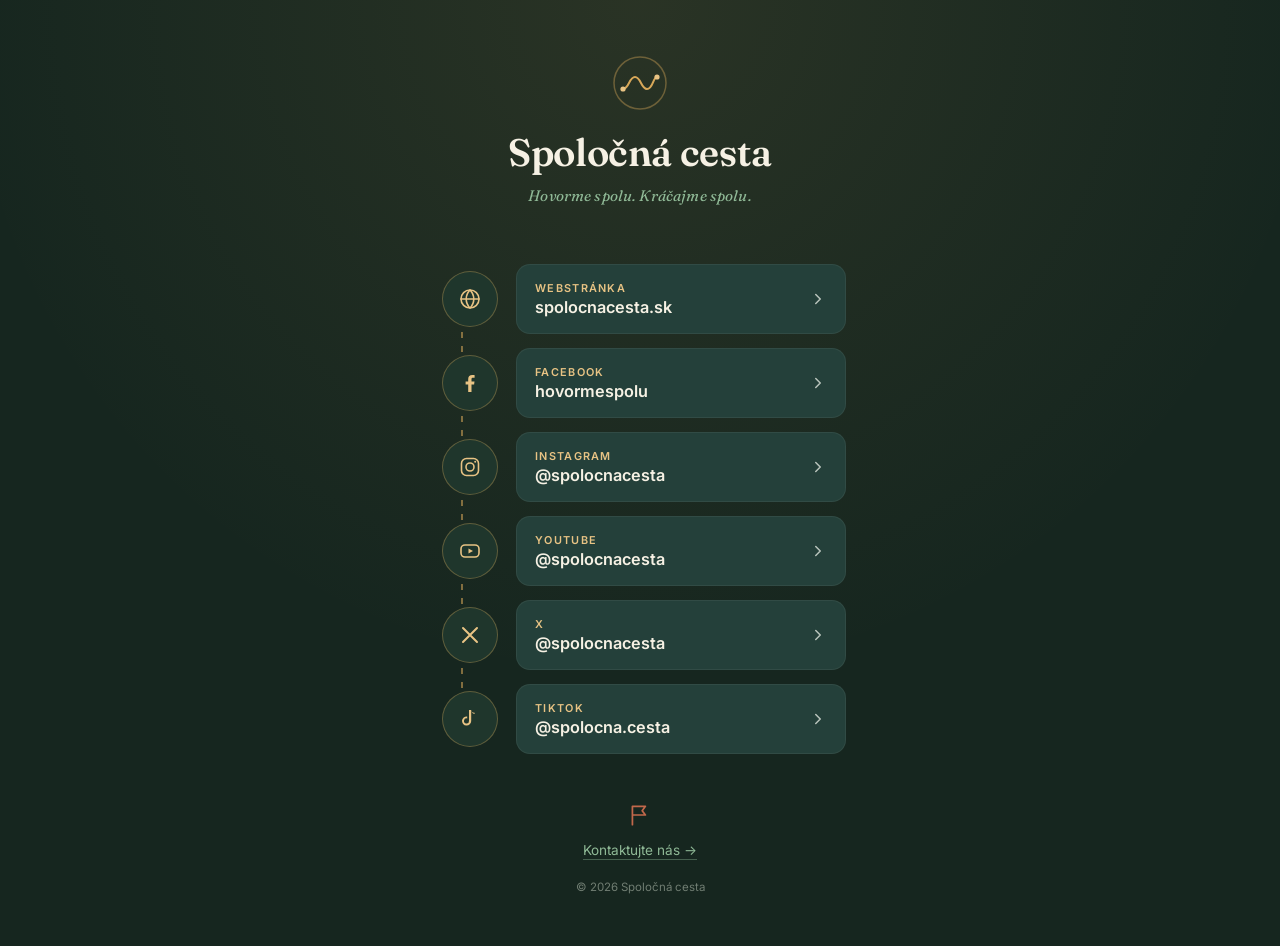
==== index.html @ dd2eeaa2 "Add files via upload" ====
<!DOCTYPE html>
<html lang="sk">
<head>
<meta charset="UTF-8">
<meta name="viewport" content="width=device-width, initial-scale=1.0">
<title>Spoločná cesta — odkazy</title>
<meta name="description" content="Spoločná cesta — všetky naše odkazy na jednom mieste.">

<link rel="preconnect" href="https://fonts.googleapis.com">
<link rel="preconnect" href="https://fonts.gstatic.com" crossorigin>
<link href="https://fonts.googleapis.com/css2?family=Fraunces:ital,opsz,wght@0,9..144,500;0,9..144,600;1,9..144,500&family=Inter:wght@400;500;600;700&display=swap" rel="stylesheet">

<link rel="stylesheet" href="style.css">
</head>
<body>

<main class="wrap">

  <header class="brand">
    <svg class="brand-mark" viewBox="0 0 54 54" fill="none" xmlns="http://www.w3.org/2000/svg" aria-hidden="true">
      <circle cx="27" cy="27" r="26" stroke="#D8A859" stroke-width="1.5" opacity="0.4"/>
      <path d="M10 33C16 33 16 21 22 21C28 21 28 33 34 33C40 33 40 21 44 21"
            stroke="#D8A859" stroke-width="2" stroke-linecap="round" fill="none"/>
      <circle cx="10" cy="33" r="2.6" fill="#E8C384"/>
      <circle cx="44" cy="21" r="2.6" fill="#E8C384"/>
    </svg>
    <h1 class="brand-name">Spoločná cesta</h1>
    <p class="brand-tagline">Hovorme spolu. Kráčajme spolu.</p>
  </header>

  <ul class="trail">

    <li class="stop">
      <div class="stop-marker">
        <svg viewBox="0 0 24 24" fill="none" stroke="#E8C384" stroke-width="1.6" stroke-linecap="round" stroke-linejoin="round">
          <circle cx="12" cy="12" r="9"/>
          <path d="M3 12h18M12 3c2.5 2.6 3.8 5.7 3.8 9s-1.3 6.4-3.8 9c-2.5-2.6-3.8-5.7-3.8-9S9.5 5.6 12 3z"/>
        </svg>
      </div>
      <a class="stop-link" href="https://www.spolocnacesta.sk" target="_blank" rel="noopener">
        <span class="stop-text">
          <span class="stop-eyebrow">Webstránka</span>
          <span class="stop-title">spolocnacesta.sk</span>
        </span>
        <svg class="stop-arrow" viewBox="0 0 24 24" fill="none" stroke="currentColor" stroke-width="2" stroke-linecap="round" stroke-linejoin="round"><path d="M9 6l6 6-6 6"/></svg>
      </a>
    </li>

    <li class="stop">
      <div class="stop-marker">
        <svg viewBox="0 0 24 24" fill="#E8C384"><path d="M13.5 21v-7.6h2.6l.4-3H13.5V8.3c0-.87.24-1.46 1.5-1.46h1.6V4.14C16.3 4.1 15.32 4 14.18 4 11.8 4 10.2 5.43 10.2 8V10.4H7.6v3h2.6V21h3.3z"/></svg>
      </div>
      <a class="stop-link" href="https://www.facebook.com/hovormespolu/" target="_blank" rel="noopener">
        <span class="stop-text">
          <span class="stop-eyebrow">Facebook</span>
          <span class="stop-title">hovormespolu</span>
        </span>
        <svg class="stop-arrow" viewBox="0 0 24 24" fill="none" stroke="currentColor" stroke-width="2" stroke-linecap="round" stroke-linejoin="round"><path d="M9 6l6 6-6 6"/></svg>
      </a>
    </li>

    <li class="stop">
      <div class="stop-marker">
        <svg viewBox="0 0 24 24" fill="none" stroke="#E8C384" stroke-width="1.6" stroke-linecap="round" stroke-linejoin="round">
          <rect x="3.5" y="3.5" width="17" height="17" rx="5"/>
          <circle cx="12" cy="12" r="4"/>
          <circle cx="17.2" cy="6.8" r="1" fill="#E8C384" stroke="none"/>
        </svg>
      </div>
      <a class="stop-link" href="https://www.instagram.com/spolocnacesta?igsh=dm5ucjZya25pcDV3&utm_source=qr" target="_blank" rel="noopener">
        <span class="stop-text">
          <span class="stop-eyebrow">Instagram</span>
          <span class="stop-title">@spolocnacesta</span>
        </span>
        <svg class="stop-arrow" viewBox="0 0 24 24" fill="none" stroke="currentColor" stroke-width="2" stroke-linecap="round" stroke-linejoin="round"><path d="M9 6l6 6-6 6"/></svg>
      </a>
    </li>

    <li class="stop">
      <div class="stop-marker">
        <svg viewBox="0 0 24 24" fill="none" stroke="#E8C384" stroke-width="1.6" stroke-linecap="round" stroke-linejoin="round">
          <rect x="3" y="6" width="18" height="12" rx="4"/>
          <path d="M10.5 9.5l4.5 2.5-4.5 2.5z" fill="#E8C384" stroke="none"/>
        </svg>
      </div>
      <a class="stop-link" href="https://youtube.com/@spolocnacesta?si=GFVHnetI8iU_1ztg" target="_blank" rel="noopener">
        <span class="stop-text">
          <span class="stop-eyebrow">YouTube</span>
          <span class="stop-title">@spolocnacesta</span>
        </span>
        <svg class="stop-arrow" viewBox="0 0 24 24" fill="none" stroke="currentColor" stroke-width="2" stroke-linecap="round" stroke-linejoin="round"><path d="M9 6l6 6-6 6"/></svg>
      </a>
    </li>

    <li class="stop">
      <div class="stop-marker">
        <svg viewBox="0 0 24 24" fill="none" stroke="#E8C384" stroke-width="2" stroke-linecap="round"><path d="M5 5l14 14M19 5L5 19"/></svg>
      </div>
      <a class="stop-link" href="https://x.com/spolocnacesta?s=21" target="_blank" rel="noopener">
        <span class="stop-text">
          <span class="stop-eyebrow">X</span>
          <span class="stop-title">@spolocnacesta</span>
        </span>
        <svg class="stop-arrow" viewBox="0 0 24 24" fill="none" stroke="currentColor" stroke-width="2" stroke-linecap="round" stroke-linejoin="round"><path d="M9 6l6 6-6 6"/></svg>
      </a>
    </li>

    <li class="stop">
      <div class="stop-marker">
        <svg viewBox="0 0 24 24" fill="#E8C384"><path d="M16.6 5.8a4.8 4.8 0 0 1-3.4-1.4v9.6a4.6 4.6 0 1 1-4-4.56v2.1a2.5 2.5 0 1 0 1.8 2.4V3h2.1a4.8 4.8 0 0 0 3.5 4.1V5.8z"/></svg>
      </div>
      <a class="stop-link" href="https://www.tiktok.com/@spolocna.cesta" target="_blank" rel="noopener">
        <span class="stop-text">
          <span class="stop-eyebrow">TikTok</span>
          <span class="stop-title">@spolocna.cesta</span>
        </span>
        <svg class="stop-arrow" viewBox="0 0 24 24" fill="none" stroke="currentColor" stroke-width="2" stroke-linecap="round" stroke-linejoin="round"><path d="M9 6l6 6-6 6"/></svg>
      </a>
    </li>

  </ul>

  <footer class="foot">
    <svg class="foot-flag" viewBox="0 0 24 24" fill="none" stroke="currentColor" stroke-width="1.6" stroke-linecap="round" stroke-linejoin="round" aria-hidden="true">
      <path d="M5 21V4M5 4h12l-3 4 3 4H5"/>
    </svg>
    <a class="foot-link" href="contact.html">Kontaktujte nás →</a>
    <p class="foot-credit">© 2026 Spoločná cesta</p>
  </footer>

</main>

</body>
</html>
---- style.css ----
/* ==========================================================================
   Spoločná cesta — link & kontakt sayfaları
   Design concept: "the path" — a winding trail connecting every stop.
   ========================================================================== */

:root{
  --forest:        #16261F;
  --forest-soft:    #1F362C;
  --forest-card:    #24403A;
  --gold:           #D8A859;
  --gold-soft:      #E8C384;
  --sage:           #8FB996;
  --cream:          #F6F1E4;
  --clay:           #C1684B;
  --muted:          #B9C4BC;

  --font-display: 'Fraunces', Georgia, serif;
  --font-body:    'Inter', -apple-system, BlinkMacSystemFont, 'Segoe UI', sans-serif;

  --container: 460px;
  --radius-lg: 22px;
  --radius-md: 14px;
}

*,*::before,*::after{ box-sizing:border-box; }

html{ scroll-behavior:smooth; }

html{ background: var(--forest); }

body{
  margin:0;
  min-height:100svh;
  background-color: var(--forest);
  background-image: radial-gradient(circle at 50% 0%, rgba(216,168,89,0.10), rgba(216,168,89,0) 60%);
  color: var(--cream);
  font-family: var(--font-body);
  -webkit-font-smoothing: antialiased;
  text-rendering: optimizeLegibility;
}

a{ color:inherit; text-decoration:none; }

img,svg{ display:block; }

::selection{ background: var(--gold); color: var(--forest); }

:focus-visible{
  outline: 2px solid var(--gold-soft);
  outline-offset: 3px;
  border-radius: 8px;
}

.wrap{
  max-width: var(--container);
  margin: 0 auto;
  padding: 56px 24px 40px;
  position: relative;
}

/* ---------- Header / wordmark ---------- */

.brand{
  display:flex;
  flex-direction:column;
  align-items:center;
  text-align:center;
  margin-bottom: 44px;
}

.brand-mark{
  width:54px; height:54px;
  margin-bottom:18px;
}

.brand-name{
  font-family: var(--font-display);
  font-optical-sizing: auto;
  font-weight: 600;
  font-size: clamp(1.9rem, 7vw, 2.4rem);
  letter-spacing: -0.01em;
  color: var(--cream);
  margin:0;
}

.brand-tagline{
  margin-top:10px;
  font-size: 0.95rem;
  font-style: italic;
  font-family: var(--font-display);
  color: var(--sage);
  letter-spacing: 0.01em;
}

/* ---------- The path / trail of links ---------- */

.trail{
  position: relative;
  list-style: none;
  margin: 0;
  padding: 0 0 0 8px;
}

.trail::before{
  content:"";
  position:absolute;
  top: 26px;
  bottom: 26px;
  left: 27px;
  width: 2px;
  background: repeating-linear-gradient(
    to bottom,
    var(--gold) 0px, var(--gold) 6px,
    transparent 6px, transparent 14px
  );
  opacity: 0.55;
}

.stop{
  position: relative;
  display:flex;
  align-items:center;
  gap: 18px;
  margin-bottom: 14px;
}

.stop:last-child{ margin-bottom:0; }

.stop-marker{
  flex: 0 0 auto;
  position: relative;
  width: 56px; height: 56px;
  border-radius: 50%;
  display:flex; align-items:center; justify-content:center;
  background: var(--forest-soft);
  border: 1.5px solid rgba(216,168,89,0.35);
  z-index: 1;
}

.stop-marker svg{ width:24px; height:24px; }

.stop-link{
  flex: 1 1 auto;
  display:flex;
  align-items:center;
  justify-content:space-between;
  gap: 12px;
  padding: 16px 18px;
  background: var(--forest-card);
  border: 1px solid rgba(246,241,228,0.06);
  border-radius: var(--radius-md);
  transition: transform .18s ease, background .18s ease, border-color .18s ease;
}

.stop-link:hover,
.stop-link:focus-visible{
  transform: translateX(3px);
  background: #2A4940;
  border-color: rgba(216,168,89,0.4);
}

.stop-link:active{ transform: translateX(1px) scale(0.99); }

.stop-text{
  display:flex;
  flex-direction:column;
  gap: 2px;
  min-width:0;
}

.stop-eyebrow{
  font-size: 0.68rem;
  letter-spacing: 0.12em;
  text-transform: uppercase;
  color: var(--gold-soft);
  font-weight: 600;
}

.stop-title{
  font-size: 1.02rem;
  font-weight: 600;
  color: var(--cream);
}

.stop-arrow{
  flex: 0 0 auto;
  width: 18px; height:18px;
  color: var(--muted);
  transition: transform .18s ease, color .18s ease;
}

.stop-link:hover .stop-arrow{
  transform: translateX(3px);
  color: var(--gold);
}

/* ---------- Footer ---------- */

.foot{
  margin-top: 48px;
  display:flex;
  flex-direction:column;
  align-items:center;
  gap: 14px;
  text-align:center;
}

.foot-flag{ width:26px; height:26px; color: var(--clay); }

.foot-link{
  font-size:0.85rem;
  color: var(--sage);
  border-bottom: 1px solid rgba(143,185,150,0.4);
  padding-bottom:1px;
  transition: color .15s ease, border-color .15s ease;
}
.foot-link:hover{ color: var(--gold-soft); border-color: var(--gold-soft); }

.foot-credit{
  font-size:0.72rem;
  color: rgba(185,196,182,0.55);
  margin-top:6px;
}

/* ---------- Contact page ---------- */

.back-link{
  display:inline-flex;
  align-items:center;
  gap:8px;
  font-size:0.85rem;
  color: var(--sage);
  margin-bottom: 30px;
}
.back-link svg{ width:16px; height:16px; }
.back-link:hover{ color: var(--gold-soft); }

.card{
  background: var(--forest-card);
  border: 1px solid rgba(246,241,228,0.06);
  border-radius: var(--radius-lg);
  padding: 26px;
  margin-bottom: 18px;
}

.card-title{
  font-family: var(--font-display);
  font-size: 1.05rem;
  font-weight:600;
  margin: 0 0 16px;
  color: var(--gold-soft);
}

.contact-row{
  display:flex;
  align-items:flex-start;
  gap:14px;
  padding: 12px 0;
  border-top: 1px solid rgba(246,241,228,0.07);
}
.contact-row:first-of-type{ border-top:none; padding-top:0; }

.contact-row svg{
  width:20px; height:20px;
  flex:0 0 auto;
  color: var(--gold);
  margin-top: 2px;
}

.contact-label{
  font-size: 0.68rem;
  letter-spacing: 0.1em;
  text-transform: uppercase;
  color: var(--muted);
  margin: 0 0 3px;
}

.contact-value{
  font-size: 0.98rem;
  color: var(--cream);
  word-break: break-word;
}
.contact-value a:hover{ color: var(--gold-soft); }

.field{
  margin-bottom: 16px;
}

.field label{
  display:block;
  font-size: 0.72rem;
  letter-spacing: 0.08em;
  text-transform: uppercase;
  color: var(--muted);
  margin-bottom: 7px;
}

.field input,
.field textarea{
  width:100%;
  background: var(--forest-soft);
  border: 1px solid rgba(246,241,228,0.12);
  border-radius: 10px;
  padding: 12px 14px;
  font-family: var(--font-body);
  font-size: 0.95rem;
  color: var(--cream);
  resize: vertical;
  transition: border-color .15s ease;
}
.field input::placeholder,
.field textarea::placeholder{ color: rgba(185,196,182,0.45); }
.field input:focus,
.field textarea:focus{ outline:none; border-color: var(--gold); }

.submit-btn{
  width:100%;
  padding: 14px 18px;
  background: var(--gold);
  color: var(--forest);
  border:none;
  border-radius: 10px;
  font-family: var(--font-body);
  font-weight: 700;
  font-size: 0.95rem;
  letter-spacing: 0.01em;
  cursor:pointer;
  transition: background .15s ease, transform .15s ease;
}
.submit-btn:hover{ background: var(--gold-soft); }
.submit-btn:active{ transform: scale(0.99); }

.form-note{
  font-size: 0.76rem;
  color: rgba(185,196,182,0.6);
  margin-top: 12px;
  line-height:1.5;
}

/* ---------- Motion ---------- */

@media (prefers-reduced-motion: no-preference){
  .stop{
    opacity:0;
    animation: rise .55s ease forwards;
  }
  .stop:nth-child(1){ animation-delay: .05s; }
  .stop:nth-child(2){ animation-delay: .12s; }
  .stop:nth-child(3){ animation-delay: .19s; }
  .stop:nth-child(4){ animation-delay: .26s; }
  .stop:nth-child(5){ animation-delay: .33s; }
  .stop:nth-child(6){ animation-delay: .40s; }

  @keyframes rise{
    from{ opacity:0; transform: translateY(10px); }
    to{ opacity:1; transform: translateY(0); }
  }

  .brand{ animation: fadeIn .6s ease; }
  @keyframes fadeIn{ from{opacity:0} to{opacity:1} }
}

@media (prefers-reduced-motion: reduce){
  .stop-link, .stop-arrow, .submit-btn{ transition:none; }
}

@media (max-width: 360px){
  .stop-marker{ width:48px; height:48px; }
  .stop-marker svg{ width:20px; height:20px; }
  .wrap{ padding: 40px 18px 32px; }
}
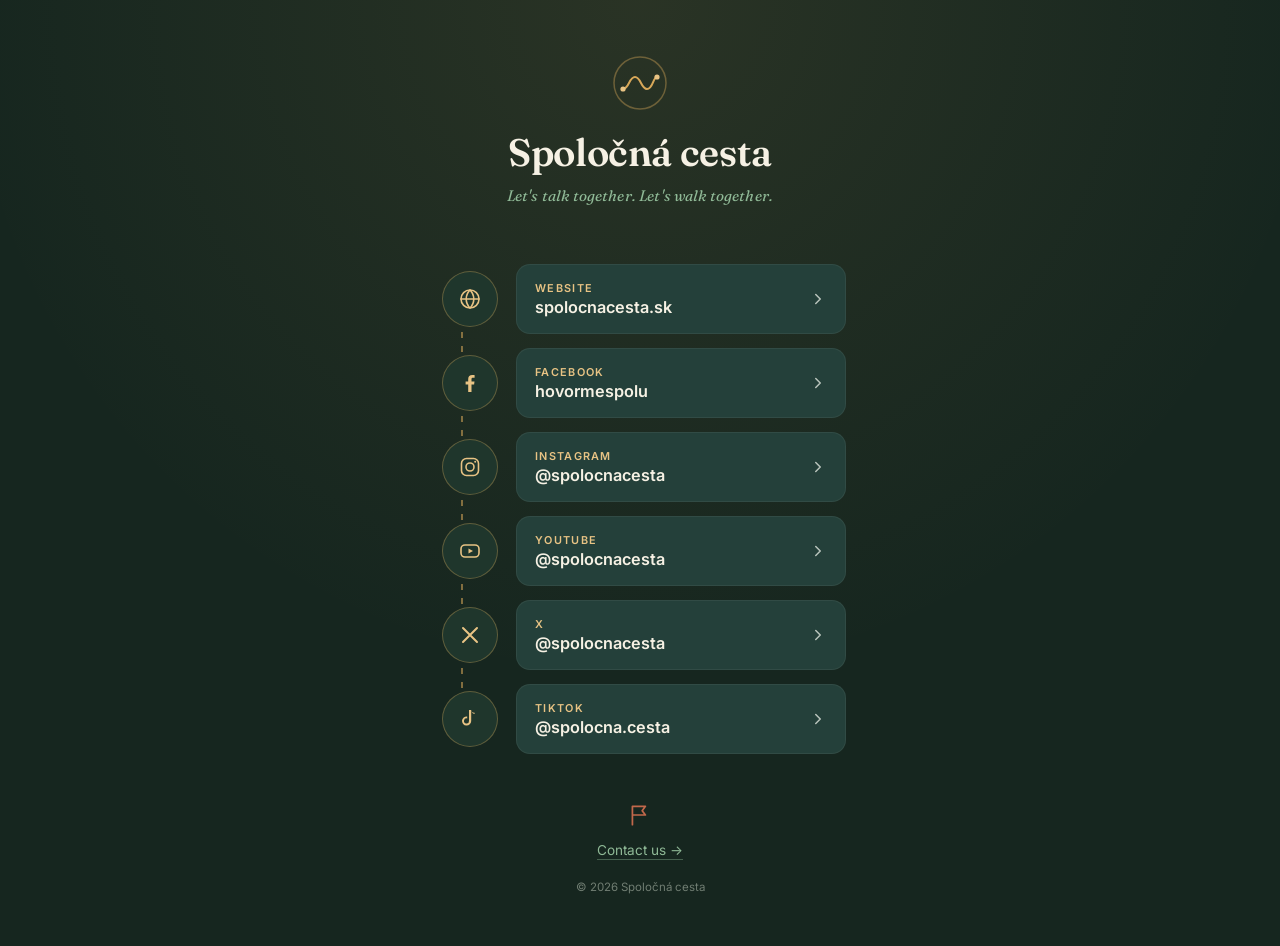
==== commit 43c37266: "Update index.html" ====
--- a/index.html
+++ b/index.html
@@ -1,10 +1,10 @@
 <!DOCTYPE html>
-<html lang="sk">
+<html lang="en">
 <head>
 <meta charset="UTF-8">
 <meta name="viewport" content="width=device-width, initial-scale=1.0">
-<title>Spoločná cesta — odkazy</title>
-<meta name="description" content="Spoločná cesta — všetky naše odkazy na jednom mieste.">
+<title>Spoločná cesta — Links</title>
+<meta name="description" content="Spoločná cesta — all our links in one place.">
 
 <link rel="preconnect" href="https://fonts.googleapis.com">
 <link rel="preconnect" href="https://fonts.gstatic.com" crossorigin>
@@ -25,7 +25,7 @@
       <circle cx="44" cy="21" r="2.6" fill="#E8C384"/>
     </svg>
     <h1 class="brand-name">Spoločná cesta</h1>
-    <p class="brand-tagline">Hovorme spolu. Kráčajme spolu.</p>
+    <p class="brand-tagline">Let's talk together. Let's walk together.</p>
   </header>
 
   <ul class="trail">
@@ -39,7 +39,7 @@
       </div>
       <a class="stop-link" href="https://www.spolocnacesta.sk" target="_blank" rel="noopener">
         <span class="stop-text">
-          <span class="stop-eyebrow">Webstránka</span>
+          <span class="stop-eyebrow">Website</span>
           <span class="stop-title">spolocnacesta.sk</span>
         </span>
         <svg class="stop-arrow" viewBox="0 0 24 24" fill="none" stroke="currentColor" stroke-width="2" stroke-linecap="round" stroke-linejoin="round"><path d="M9 6l6 6-6 6"/></svg>
@@ -124,7 +124,7 @@
     <svg class="foot-flag" viewBox="0 0 24 24" fill="none" stroke="currentColor" stroke-width="1.6" stroke-linecap="round" stroke-linejoin="round" aria-hidden="true">
       <path d="M5 21V4M5 4h12l-3 4 3 4H5"/>
     </svg>
-    <a class="foot-link" href="contact.html">Kontaktujte nás →</a>
+    <a class="foot-link" href="contact.html">Contact us →</a>
     <p class="foot-credit">© 2026 Spoločná cesta</p>
   </footer>
 
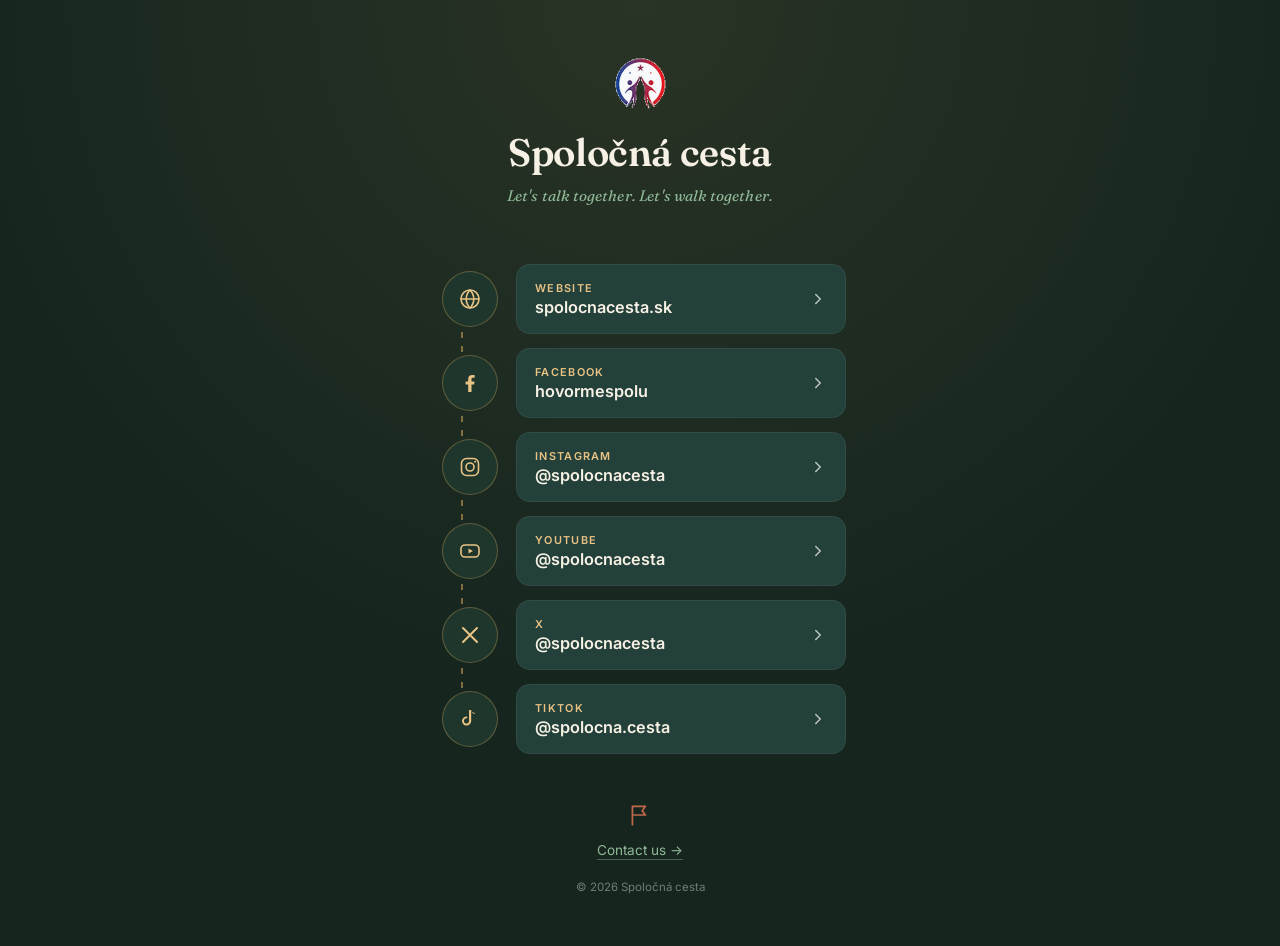
==== commit 518eec97: "Update index.html" ====
--- a/index.html
+++ b/index.html
@@ -11,19 +11,18 @@
 <link href="https://fonts.googleapis.com/css2?family=Fraunces:ital,opsz,wght@0,9..144,500;0,9..144,600;1,9..144,500&family=Inter:wght@400;500;600;700&display=swap" rel="stylesheet">
 
 <link rel="stylesheet" href="style.css">
+
+<link rel="icon" type="image/png" sizes="32x32" href="favicon-32x32.png">
+<link rel="icon" type="image/png" sizes="16x16" href="favicon-16x16.png">
+<link rel="apple-touch-icon" sizes="180x180" href="apple-touch-icon.png">
+<link rel="shortcut icon" href="favicon.ico">
 </head>
 <body>
 
 <main class="wrap">
 
   <header class="brand">
-    <svg class="brand-mark" viewBox="0 0 54 54" fill="none" xmlns="http://www.w3.org/2000/svg" aria-hidden="true">
-      <circle cx="27" cy="27" r="26" stroke="#D8A859" stroke-width="1.5" opacity="0.4"/>
-      <path d="M10 33C16 33 16 21 22 21C28 21 28 33 34 33C40 33 40 21 44 21"
-            stroke="#D8A859" stroke-width="2" stroke-linecap="round" fill="none"/>
-      <circle cx="10" cy="33" r="2.6" fill="#E8C384"/>
-      <circle cx="44" cy="21" r="2.6" fill="#E8C384"/>
-    </svg>
+    <img class="brand-mark" src="logo.png" alt="Spoločná cesta logo" width="64" height="64">
     <h1 class="brand-name">Spoločná cesta</h1>
     <p class="brand-tagline">Let's talk together. Let's walk together.</p>
   </header>
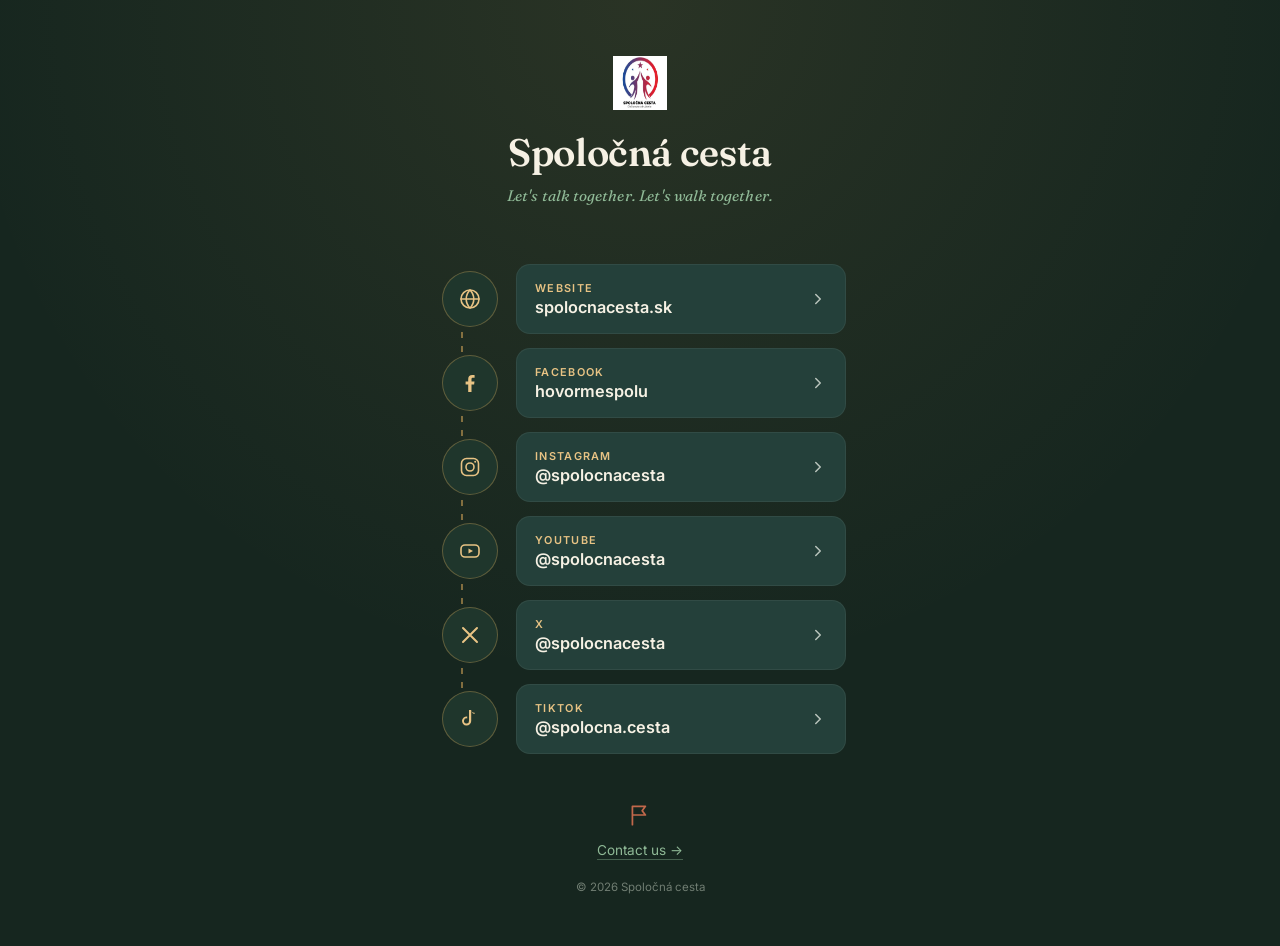
==== commit 3d611305: "Update index.html" ====
--- a/index.html
+++ b/index.html
@@ -22,7 +22,7 @@
 <main class="wrap">
 
   <header class="brand">
-    <img class="brand-mark" src="logo.png" alt="Spoločná cesta logo" width="64" height="64">
+    <img class="brand-mark" src="logo.jpeg" alt="Spoločná cesta logo" width="64" height="64">
     <h1 class="brand-name">Spoločná cesta</h1>
     <p class="brand-tagline">Let's talk together. Let's walk together.</p>
   </header>
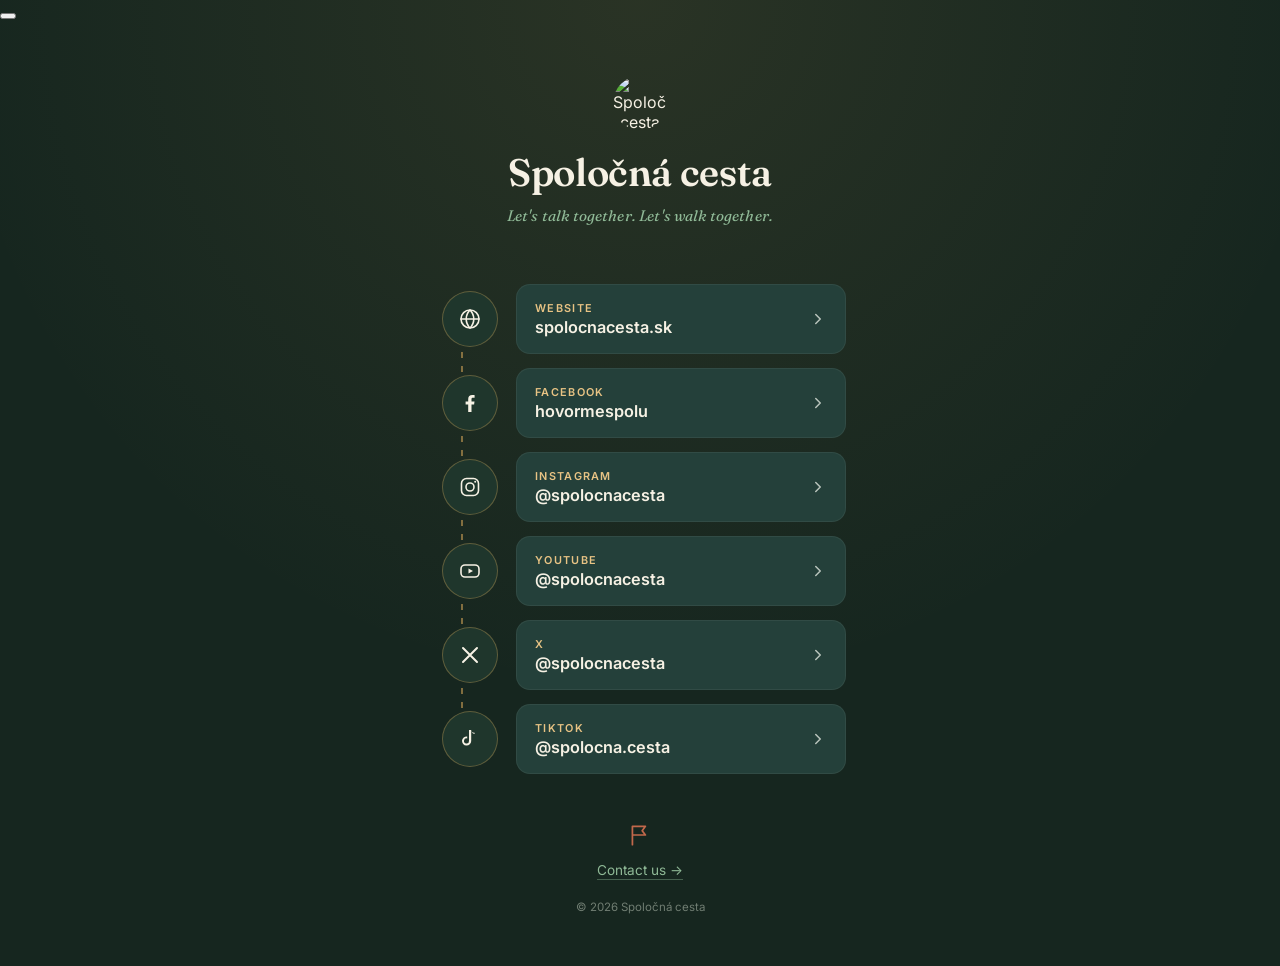
==== commit 1d13b214: "Update index.html" ====
--- a/index.html
+++ b/index.html
@@ -2,6 +2,14 @@
 <html lang="en">
 <head>
 <meta charset="UTF-8">
+<script>
+  (function(){
+    try{
+      var t = localStorage.getItem('sc-theme') || 'forest';
+      document.documentElement.setAttribute('data-theme', t);
+    }catch(e){}
+  })();
+</script>
 <meta name="viewport" content="width=device-width, initial-scale=1.0">
 <title>Spoločná cesta — Links</title>
 <meta name="description" content="Spoločná cesta — all our links in one place.">
@@ -17,13 +25,17 @@
 <link rel="apple-touch-icon" sizes="180x180" href="apple-touch-icon.png">
 <link rel="shortcut icon" href="favicon.ico">
 </head>
-<body>
+<body class="has-aura">
+
+<button class="theme-toggle" id="themeToggle" aria-label="Switch color theme" title="Switch color theme">
+  <span class="theme-toggle-dot"></span>
+</button>
 
 <main class="wrap">
 
   <header class="brand">
-    <img class="brand-mark" src="logo.jpeg" alt="Spoločná cesta logo" width="64" height="64">
-    <h1 class="brand-name">Spoločná cesta</h1>
+    <img class="brand-mark" src="logo.png" alt="Spoločná cesta logo" width="64" height="64">
+    <h1 class="brand-name shimmer">Spoločná cesta</h1>
     <p class="brand-tagline">Let's talk together. Let's walk together.</p>
   </header>
 
@@ -31,7 +43,7 @@
 
     <li class="stop">
       <div class="stop-marker">
-        <svg viewBox="0 0 24 24" fill="none" stroke="#E8C384" stroke-width="1.6" stroke-linecap="round" stroke-linejoin="round">
+        <svg viewBox="0 0 24 24" fill="none" stroke="currentColor" stroke-width="1.6" stroke-linecap="round" stroke-linejoin="round">
           <circle cx="12" cy="12" r="9"/>
           <path d="M3 12h18M12 3c2.5 2.6 3.8 5.7 3.8 9s-1.3 6.4-3.8 9c-2.5-2.6-3.8-5.7-3.8-9S9.5 5.6 12 3z"/>
         </svg>
@@ -47,7 +59,7 @@
 
     <li class="stop">
       <div class="stop-marker">
-        <svg viewBox="0 0 24 24" fill="#E8C384"><path d="M13.5 21v-7.6h2.6l.4-3H13.5V8.3c0-.87.24-1.46 1.5-1.46h1.6V4.14C16.3 4.1 15.32 4 14.18 4 11.8 4 10.2 5.43 10.2 8V10.4H7.6v3h2.6V21h3.3z"/></svg>
+        <svg viewBox="0 0 24 24" fill="currentColor"><path d="M13.5 21v-7.6h2.6l.4-3H13.5V8.3c0-.87.24-1.46 1.5-1.46h1.6V4.14C16.3 4.1 15.32 4 14.18 4 11.8 4 10.2 5.43 10.2 8V10.4H7.6v3h2.6V21h3.3z"/></svg>
       </div>
       <a class="stop-link" href="https://www.facebook.com/hovormespolu/" target="_blank" rel="noopener">
         <span class="stop-text">
@@ -60,10 +72,10 @@
 
     <li class="stop">
       <div class="stop-marker">
-        <svg viewBox="0 0 24 24" fill="none" stroke="#E8C384" stroke-width="1.6" stroke-linecap="round" stroke-linejoin="round">
+        <svg viewBox="0 0 24 24" fill="none" stroke="currentColor" stroke-width="1.6" stroke-linecap="round" stroke-linejoin="round">
           <rect x="3.5" y="3.5" width="17" height="17" rx="5"/>
           <circle cx="12" cy="12" r="4"/>
-          <circle cx="17.2" cy="6.8" r="1" fill="#E8C384" stroke="none"/>
+          <circle cx="17.2" cy="6.8" r="1" fill="currentColor" stroke="none"/>
         </svg>
       </div>
       <a class="stop-link" href="https://www.instagram.com/spolocnacesta?igsh=dm5ucjZya25pcDV3&utm_source=qr" target="_blank" rel="noopener">
@@ -77,9 +89,9 @@
 
     <li class="stop">
       <div class="stop-marker">
-        <svg viewBox="0 0 24 24" fill="none" stroke="#E8C384" stroke-width="1.6" stroke-linecap="round" stroke-linejoin="round">
+        <svg viewBox="0 0 24 24" fill="none" stroke="currentColor" stroke-width="1.6" stroke-linecap="round" stroke-linejoin="round">
           <rect x="3" y="6" width="18" height="12" rx="4"/>
-          <path d="M10.5 9.5l4.5 2.5-4.5 2.5z" fill="#E8C384" stroke="none"/>
+          <path d="M10.5 9.5l4.5 2.5-4.5 2.5z" fill="currentColor" stroke="none"/>
         </svg>
       </div>
       <a class="stop-link" href="https://youtube.com/@spolocnacesta?si=GFVHnetI8iU_1ztg" target="_blank" rel="noopener">
@@ -93,7 +105,7 @@
 
     <li class="stop">
       <div class="stop-marker">
-        <svg viewBox="0 0 24 24" fill="none" stroke="#E8C384" stroke-width="2" stroke-linecap="round"><path d="M5 5l14 14M19 5L5 19"/></svg>
+        <svg viewBox="0 0 24 24" fill="none" stroke="currentColor" stroke-width="2" stroke-linecap="round"><path d="M5 5l14 14M19 5L5 19"/></svg>
       </div>
       <a class="stop-link" href="https://x.com/spolocnacesta?s=21" target="_blank" rel="noopener">
         <span class="stop-text">
@@ -106,7 +118,7 @@
 
     <li class="stop">
       <div class="stop-marker">
-        <svg viewBox="0 0 24 24" fill="#E8C384"><path d="M16.6 5.8a4.8 4.8 0 0 1-3.4-1.4v9.6a4.6 4.6 0 1 1-4-4.56v2.1a2.5 2.5 0 1 0 1.8 2.4V3h2.1a4.8 4.8 0 0 0 3.5 4.1V5.8z"/></svg>
+        <svg viewBox="0 0 24 24" fill="currentColor"><path d="M16.6 5.8a4.8 4.8 0 0 1-3.4-1.4v9.6a4.6 4.6 0 1 1-4-4.56v2.1a2.5 2.5 0 1 0 1.8 2.4V3h2.1a4.8 4.8 0 0 0 3.5 4.1V5.8z"/></svg>
       </div>
       <a class="stop-link" href="https://www.tiktok.com/@spolocna.cesta" target="_blank" rel="noopener">
         <span class="stop-text">
@@ -129,5 +141,14 @@
 
 </main>
 
+<script>
+  document.getElementById('themeToggle').addEventListener('click', function(){
+    var current = document.documentElement.getAttribute('data-theme') || 'forest';
+    var next = current === 'forest' ? 'logo' : 'forest';
+    document.documentElement.setAttribute('data-theme', next);
+    try{ localStorage.setItem('sc-theme', next); }catch(e){}
+  });
+</script>
+
 </body>
 </html>
--- a/style.css
+++ b/style.css
@@ -71,6 +71,9 @@
 .brand-mark{
   width:54px; height:54px;
   margin-bottom:18px;
+  border-radius: 50%;
+  object-fit: cover;
+
 }
 
 .brand-name{
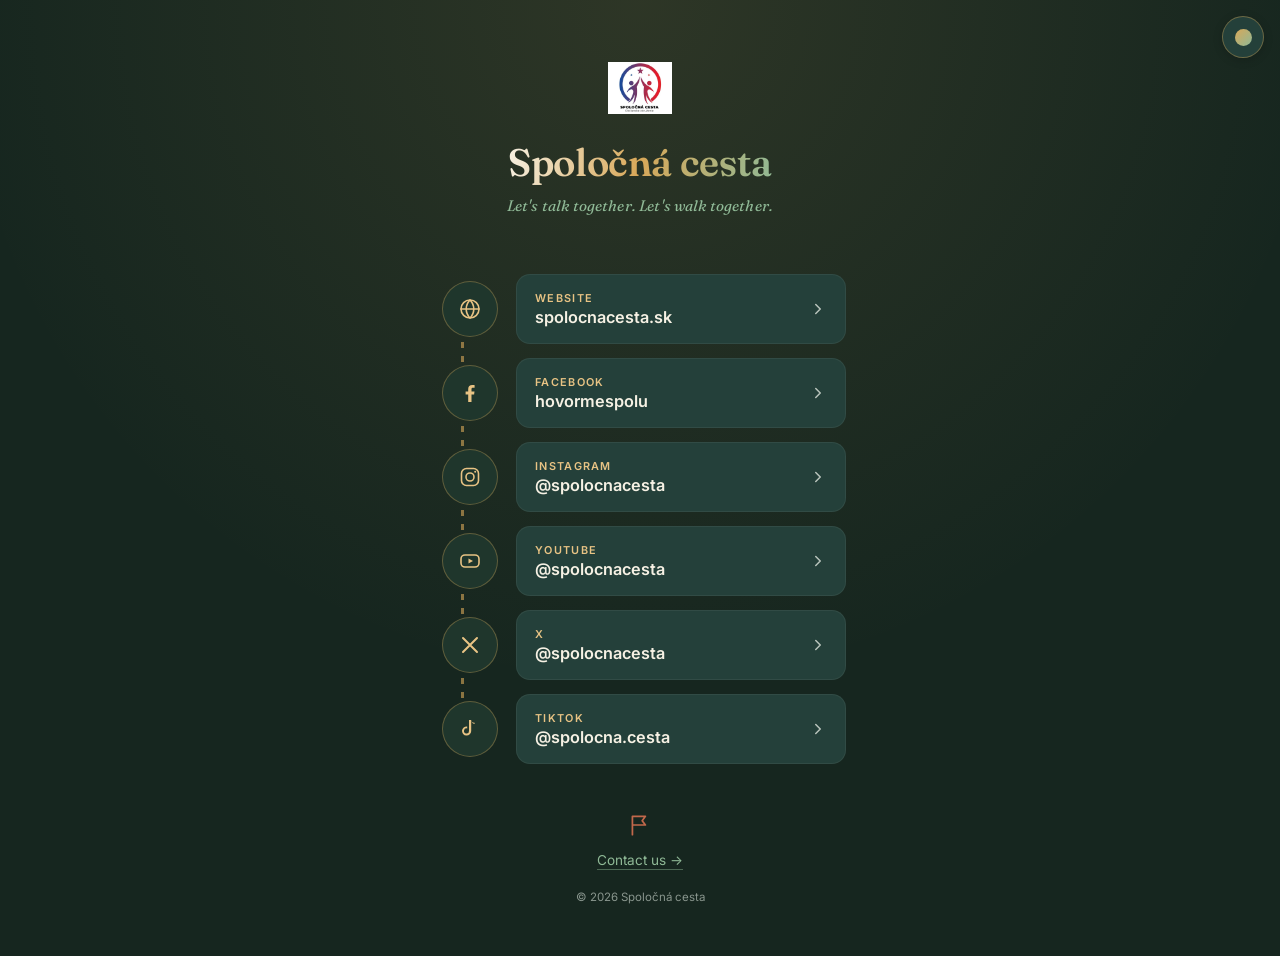
==== commit d6e253e0: "Update index.html" ====
--- a/index.html
+++ b/index.html
@@ -34,7 +34,7 @@
 <main class="wrap">
 
   <header class="brand">
-    <img class="brand-mark" src="logo.png" alt="Spoločná cesta logo" width="64" height="64">
+    <img class="brand-mark" src="logor.png" alt="Spoločná cesta logo" width="64" height="64">
     <h1 class="brand-name shimmer">Spoločná cesta</h1>
     <p class="brand-tagline">Let's talk together. Let's walk together.</p>
   </header>
--- a/style.css
+++ b/style.css
@@ -1,19 +1,65 @@
 /* ==========================================================================
    Spoločná cesta — link & kontakt sayfaları
    Design concept: "the path" — a winding trail connecting every stop.
+   Theme system: data-theme="forest" (default/original) or "logo" (palette
+   matched to the official logo: Steel Azure / Tomato Jam / Snow / White /
+   Dusty Lavender). Toggle button + localStorage in the HTML files.
    ========================================================================== */
 
+:root,
+:root[data-theme="forest"]{
+  --bg:            #16261F;
+  --bg-soft:       #1F362C;
+  --bg-card:       #24403A;
+  --bg-card-hover: #2A4940;
+  --input-bg:      #1F362C;
+
+  --text:          #F6F1E4;
+  --text-muted:    #B9C4BC;
+
+  --accent:        #D8A859;   /* gold   */
+  --accent-soft:   #E8C384;
+  --accent-2:      #8FB996;   /* sage   */
+  --accent-rgb:    216,168,89;
+  --accent2-rgb:   143,185,150;
+
+  --line-start:    #D8A859;
+  --line-end:      #D8A859;
+
+  --card-border:       rgba(246,241,228,0.06);
+  --card-border-hover: rgba(216,168,89,0.4);
+  --hairline:          rgba(246,241,228,0.08);
+
+  --clay:          #C1684B;
+}
+
+:root[data-theme="logo"]{
+  --bg:            #FCFAFB;   /* Snow   */
+  --bg-soft:       #F2EFF6;
+  --bg-card:       #FFFFFF;
+  --bg-card-hover: #F4F1FA;
+  --input-bg:      #F6F4F9;
+
+  --text:          #23222B;
+  --text-muted:    #706B84;   /* Dusty Lavender */
+
+  --accent:        #224995;   /* Steel Azure */
+  --accent-soft:   #3E63B0;
+  --accent-2:      #DA2030;   /* Tomato Jam  */
+  --accent-rgb:    34,73,149;
+  --accent2-rgb:   218,32,48;
+
+  --line-start:    #224995;
+  --line-end:      #DA2030;
+
+  --card-border:       rgba(34,41,69,0.10);
+  --card-border-hover: rgba(34,73,149,0.35);
+  --hairline:          rgba(34,41,69,0.10);
+
+  --clay:          #DA2030;
+}
+
 :root{
-  --forest:        #16261F;
-  --forest-soft:    #1F362C;
-  --forest-card:    #24403A;
-  --gold:           #D8A859;
-  --gold-soft:      #E8C384;
-  --sage:           #8FB996;
-  --cream:          #F6F1E4;
-  --clay:           #C1684B;
-  --muted:          #B9C4BC;
-
   --font-display: 'Fraunces', Georgia, serif;
   --font-body:    'Inter', -apple-system, BlinkMacSystemFont, 'Segoe UI', sans-serif;
 
@@ -24,29 +70,32 @@
 
 *,*::before,*::after{ box-sizing:border-box; }
 
-html{ scroll-behavior:smooth; }
-
-html{ background: var(--forest); }
+html{
+  scroll-behavior:smooth;
+  background: var(--bg);
+}
 
 body{
   margin:0;
   min-height:100svh;
-  background-color: var(--forest);
-  background-image: radial-gradient(circle at 50% 0%, rgba(216,168,89,0.10), rgba(216,168,89,0) 60%);
-  color: var(--cream);
+  background-color: var(--bg);
+  background-image: radial-gradient(circle at 50% 0%, rgba(var(--accent-rgb),0.12), rgba(var(--accent-rgb),0) 60%);
+  color: var(--text);
   font-family: var(--font-body);
   -webkit-font-smoothing: antialiased;
   text-rendering: optimizeLegibility;
+  transition: background-color .35s ease, color .35s ease;
+  position: relative;
 }
 
 a{ color:inherit; text-decoration:none; }
 
 img,svg{ display:block; }
 
-::selection{ background: var(--gold); color: var(--forest); }
+::selection{ background: var(--accent); color: var(--bg); }
 
 :focus-visible{
-  outline: 2px solid var(--gold-soft);
+  outline: 2px solid var(--accent-soft);
   outline-offset: 3px;
   border-radius: 8px;
 }
@@ -56,6 +105,30 @@
   margin: 0 auto;
   padding: 56px 24px 40px;
   position: relative;
+}
+
+/* ---------- Theme toggle button ---------- */
+
+.theme-toggle{
+  position: fixed;
+  top: 16px; right: 16px;
+  z-index: 50;
+  width: 42px; height:42px;
+  border-radius:50%;
+  border: 1.5px solid var(--card-border-hover);
+  background: var(--bg-card);
+  cursor:pointer;
+  display:flex;align-items:center;justify-content:center;
+  transition: transform .2s ease, background .35s ease, border-color .35s ease;
+  padding:0;
+  box-shadow: 0 2px 10px rgba(0,0,0,0.18);
+}
+.theme-toggle:hover{ transform: scale(1.08); }
+.theme-toggle:active{ transform: scale(0.96); }
+.theme-toggle-dot{
+  width:17px;height:17px;border-radius:50%;
+  background: linear-gradient(135deg, var(--accent), var(--accent-2));
+  transition: background .35s ease;
 }
 
 /* ---------- Header / wordmark ---------- */
@@ -66,14 +139,13 @@
   align-items:center;
   text-align:center;
   margin-bottom: 44px;
+  position: relative;
 }
 
 .brand-mark{
-  width:54px; height:54px;
+  width:64px; height:64px;
   margin-bottom:18px;
-  border-radius: 50%;
-  object-fit: cover;
-
+  object-fit: contain;
 }
 
 .brand-name{
@@ -82,8 +154,19 @@
   font-weight: 600;
   font-size: clamp(1.9rem, 7vw, 2.4rem);
   letter-spacing: -0.01em;
-  color: var(--cream);
+  color: var(--text);
   margin:0;
+}
+
+.brand-name.shimmer{
+  background: linear-gradient(100deg,
+    var(--text) 0%, var(--accent) 22%, var(--accent-2) 45%,
+    var(--accent) 68%, var(--text) 100%);
+  background-size: 230% auto;
+  background-position: 0% center;
+  -webkit-background-clip: text;
+  background-clip: text;
+  color: transparent;
 }
 
 .brand-tagline{
@@ -91,7 +174,7 @@
   font-size: 0.95rem;
   font-style: italic;
   font-family: var(--font-display);
-  color: var(--sage);
+  color: var(--accent-2);
   letter-spacing: 0.01em;
 }
 
@@ -110,13 +193,11 @@
   top: 26px;
   bottom: 26px;
   left: 27px;
-  width: 2px;
-  background: repeating-linear-gradient(
-    to bottom,
-    var(--gold) 0px, var(--gold) 6px,
-    transparent 6px, transparent 14px
-  );
-  opacity: 0.55;
+  width: 3px;
+  background-image: linear-gradient(to bottom, var(--line-start), var(--line-end));
+  -webkit-mask-image: repeating-linear-gradient(to bottom, #000 0px, #000 6px, transparent 6px, transparent 14px);
+          mask-image: repeating-linear-gradient(to bottom, #000 0px, #000 6px, transparent 6px, transparent 14px);
+  opacity: 0.6;
 }
 
 .stop{
@@ -135,9 +216,11 @@
   width: 56px; height: 56px;
   border-radius: 50%;
   display:flex; align-items:center; justify-content:center;
-  background: var(--forest-soft);
-  border: 1.5px solid rgba(216,168,89,0.35);
+  background: var(--bg-soft);
+  border: 1.5px solid rgba(var(--accent-rgb),0.35);
+  color: var(--accent-soft);
   z-index: 1;
+  transition: background .35s ease, border-color .35s ease;
 }
 
 .stop-marker svg{ width:24px; height:24px; }
@@ -149,17 +232,17 @@
   justify-content:space-between;
   gap: 12px;
   padding: 16px 18px;
-  background: var(--forest-card);
-  border: 1px solid rgba(246,241,228,0.06);
+  background: var(--bg-card);
+  border: 1px solid var(--card-border);
   border-radius: var(--radius-md);
-  transition: transform .18s ease, background .18s ease, border-color .18s ease;
+  transition: transform .18s ease, background .25s ease, border-color .25s ease;
 }
 
 .stop-link:hover,
 .stop-link:focus-visible{
   transform: translateX(3px);
-  background: #2A4940;
-  border-color: rgba(216,168,89,0.4);
+  background: var(--bg-card-hover);
+  border-color: var(--card-border-hover);
 }
 
 .stop-link:active{ transform: translateX(1px) scale(0.99); }
@@ -175,26 +258,26 @@
   font-size: 0.68rem;
   letter-spacing: 0.12em;
   text-transform: uppercase;
-  color: var(--gold-soft);
+  color: var(--accent-soft);
   font-weight: 600;
 }
 
 .stop-title{
   font-size: 1.02rem;
   font-weight: 600;
-  color: var(--cream);
+  color: var(--text);
 }
 
 .stop-arrow{
   flex: 0 0 auto;
   width: 18px; height:18px;
-  color: var(--muted);
+  color: var(--text-muted);
   transition: transform .18s ease, color .18s ease;
 }
 
 .stop-link:hover .stop-arrow{
   transform: translateX(3px);
-  color: var(--gold);
+  color: var(--accent);
 }
 
 /* ---------- Footer ---------- */
@@ -212,16 +295,16 @@
 
 .foot-link{
   font-size:0.85rem;
-  color: var(--sage);
-  border-bottom: 1px solid rgba(143,185,150,0.4);
+  color: var(--accent-2);
+  border-bottom: 1px solid color-mix(in srgb, var(--accent-2) 45%, transparent);
   padding-bottom:1px;
   transition: color .15s ease, border-color .15s ease;
 }
-.foot-link:hover{ color: var(--gold-soft); border-color: var(--gold-soft); }
+.foot-link:hover{ color: var(--accent-soft); border-color: var(--accent-soft); }
 
 .foot-credit{
   font-size:0.72rem;
-  color: rgba(185,196,182,0.55);
+  color: color-mix(in srgb, var(--text-muted) 70%, transparent);
   margin-top:6px;
 }
 
@@ -232,18 +315,19 @@
   align-items:center;
   gap:8px;
   font-size:0.85rem;
-  color: var(--sage);
+  color: var(--accent-2);
   margin-bottom: 30px;
 }
 .back-link svg{ width:16px; height:16px; }
-.back-link:hover{ color: var(--gold-soft); }
+.back-link:hover{ color: var(--accent-soft); }
 
 .card{
-  background: var(--forest-card);
-  border: 1px solid rgba(246,241,228,0.06);
+  background: var(--bg-card);
+  border: 1px solid var(--card-border);
   border-radius: var(--radius-lg);
   padding: 26px;
   margin-bottom: 18px;
+  transition: background .35s ease, border-color .35s ease;
 }
 
 .card-title{
@@ -251,7 +335,7 @@
   font-size: 1.05rem;
   font-weight:600;
   margin: 0 0 16px;
-  color: var(--gold-soft);
+  color: var(--accent-soft);
 }
 
 .contact-row{
@@ -259,14 +343,14 @@
   align-items:flex-start;
   gap:14px;
   padding: 12px 0;
-  border-top: 1px solid rgba(246,241,228,0.07);
+  border-top: 1px solid var(--hairline);
 }
 .contact-row:first-of-type{ border-top:none; padding-top:0; }
 
 .contact-row svg{
   width:20px; height:20px;
   flex:0 0 auto;
-  color: var(--gold);
+  color: var(--accent);
   margin-top: 2px;
 }
 
@@ -274,16 +358,16 @@
   font-size: 0.68rem;
   letter-spacing: 0.1em;
   text-transform: uppercase;
-  color: var(--muted);
+  color: var(--text-muted);
   margin: 0 0 3px;
 }
 
 .contact-value{
   font-size: 0.98rem;
-  color: var(--cream);
+  color: var(--text);
   word-break: break-word;
 }
-.contact-value a:hover{ color: var(--gold-soft); }
+.contact-value a:hover{ color: var(--accent); }
 
 .field{
   margin-bottom: 16px;
@@ -294,33 +378,33 @@
   font-size: 0.72rem;
   letter-spacing: 0.08em;
   text-transform: uppercase;
-  color: var(--muted);
+  color: var(--text-muted);
   margin-bottom: 7px;
 }
 
 .field input,
 .field textarea{
   width:100%;
-  background: var(--forest-soft);
-  border: 1px solid rgba(246,241,228,0.12);
+  background: var(--input-bg);
+  border: 1px solid var(--hairline);
   border-radius: 10px;
   padding: 12px 14px;
   font-family: var(--font-body);
   font-size: 0.95rem;
-  color: var(--cream);
+  color: var(--text);
   resize: vertical;
-  transition: border-color .15s ease;
+  transition: border-color .15s ease, background .35s ease;
 }
 .field input::placeholder,
-.field textarea::placeholder{ color: rgba(185,196,182,0.45); }
+.field textarea::placeholder{ color: color-mix(in srgb, var(--text-muted) 55%, transparent); }
 .field input:focus,
-.field textarea:focus{ outline:none; border-color: var(--gold); }
+.field textarea:focus{ outline:none; border-color: var(--accent); }
 
 .submit-btn{
   width:100%;
   padding: 14px 18px;
-  background: var(--gold);
-  color: var(--forest);
+  background: var(--accent);
+  color: var(--bg);
   border:none;
   border-radius: 10px;
   font-family: var(--font-body);
@@ -328,16 +412,63 @@
   font-size: 0.95rem;
   letter-spacing: 0.01em;
   cursor:pointer;
-  transition: background .15s ease, transform .15s ease;
-}
-.submit-btn:hover{ background: var(--gold-soft); }
+  transition: background .2s ease, transform .15s ease;
+}
+.submit-btn:hover{ background: var(--accent-soft); }
 .submit-btn:active{ transform: scale(0.99); }
 
 .form-note{
   font-size: 0.76rem;
-  color: rgba(185,196,182,0.6);
+  color: color-mix(in srgb, var(--text-muted) 75%, transparent);
   margin-top: 12px;
   line-height:1.5;
+}
+
+/* ---------- Warm modern animation layer (index only) ---------- */
+
+body.has-aura{ overflow-x: clip; }
+
+body.has-aura::before,
+body.has-aura::after{
+  content:"";
+  position: fixed;
+  width: 50vmax; height:50vmax;
+  max-width:560px; max-height:560px;
+  border-radius:50%;
+  filter: blur(90px);
+  opacity: 0.30;
+  z-index:-1;
+  pointer-events:none;
+}
+body.has-aura::before{
+  background: rgb(var(--accent-rgb));
+  top: -18vmax; left: -16vmax;
+}
+body.has-aura::after{
+  background: rgb(var(--accent2-rgb));
+  top: -10vmax; right: -18vmax;
+}
+
+@keyframes drift1{
+  0%,100%{ transform: translate(0,0) scale(1); }
+  50%{ transform: translate(30px,50px) scale(1.12); }
+}
+@keyframes drift2{
+  0%,100%{ transform: translate(0,0) scale(1); }
+  50%{ transform: translate(-40px,30px) scale(1.08); }
+}
+@keyframes shimmer{
+  to{ background-position: -230% center; }
+}
+@keyframes flow-trail{
+  to{
+    -webkit-mask-position: 0 14px;
+            mask-position: 0 14px;
+  }
+}
+@keyframes breathe{
+  0%,100%{ transform: scale(1); filter: drop-shadow(0 0 0 rgba(var(--accent-rgb),0)); }
+  50%{ transform: scale(1.035); filter: drop-shadow(0 0 16px rgba(var(--accent-rgb),0.45)); }
 }
 
 /* ---------- Motion ---------- */
@@ -361,10 +492,24 @@
 
   .brand{ animation: fadeIn .6s ease; }
   @keyframes fadeIn{ from{opacity:0} to{opacity:1} }
+
+  body.has-aura::before{ animation: drift1 15s ease-in-out infinite; }
+  body.has-aura::after{  animation: drift2 18s ease-in-out infinite; }
+
+  .brand-name.shimmer{ animation: shimmer 7s linear infinite; }
+
+  .trail::before{ animation: flow-trail 1.4s linear infinite; }
+
+  .brand-mark{ animation: breathe 4.5s ease-in-out infinite; }
 }
 
 @media (prefers-reduced-motion: reduce){
   .stop-link, .stop-arrow, .submit-btn{ transition:none; }
+  body.has-aura::before,
+  body.has-aura::after{ animation:none; }
+  .brand-name.shimmer{ animation:none; background-position: 30% center; }
+  .trail::before{ animation:none; }
+  .brand-mark{ animation:none; }
 }
 
 @media (max-width: 360px){
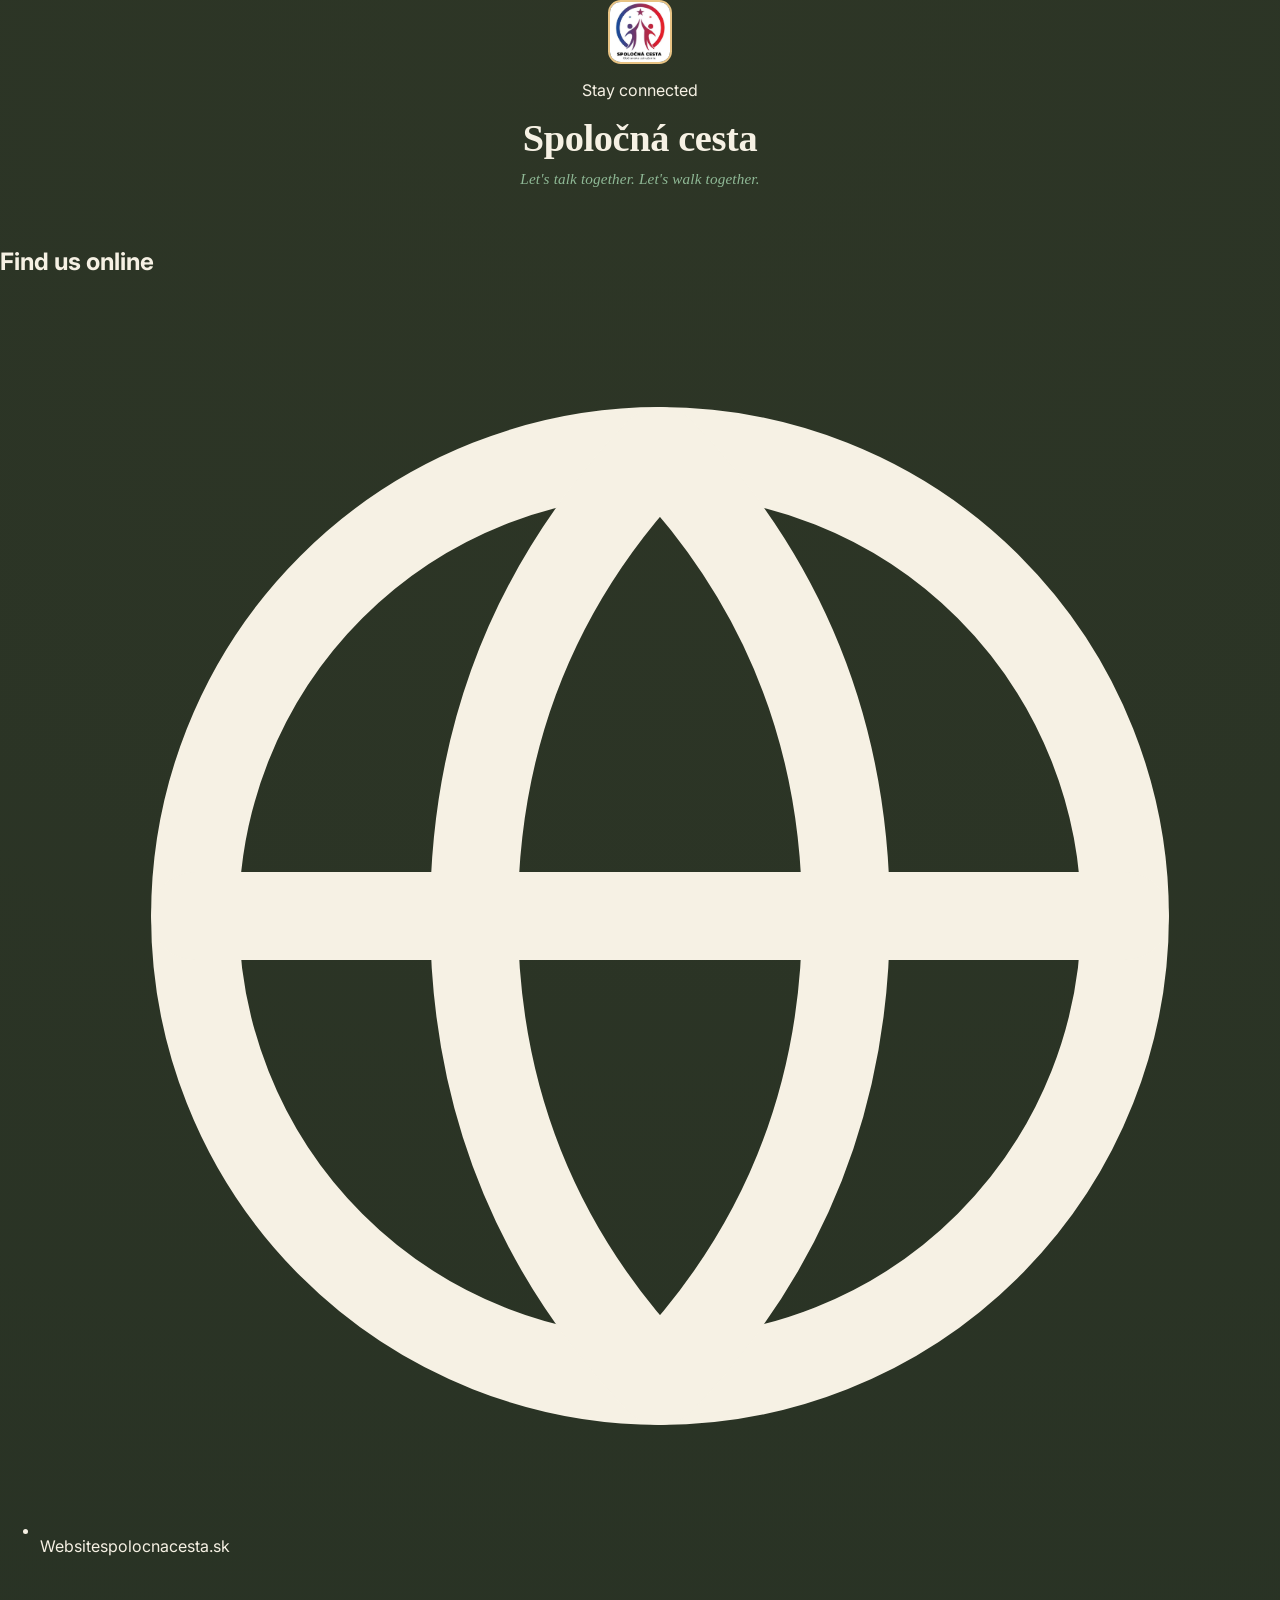
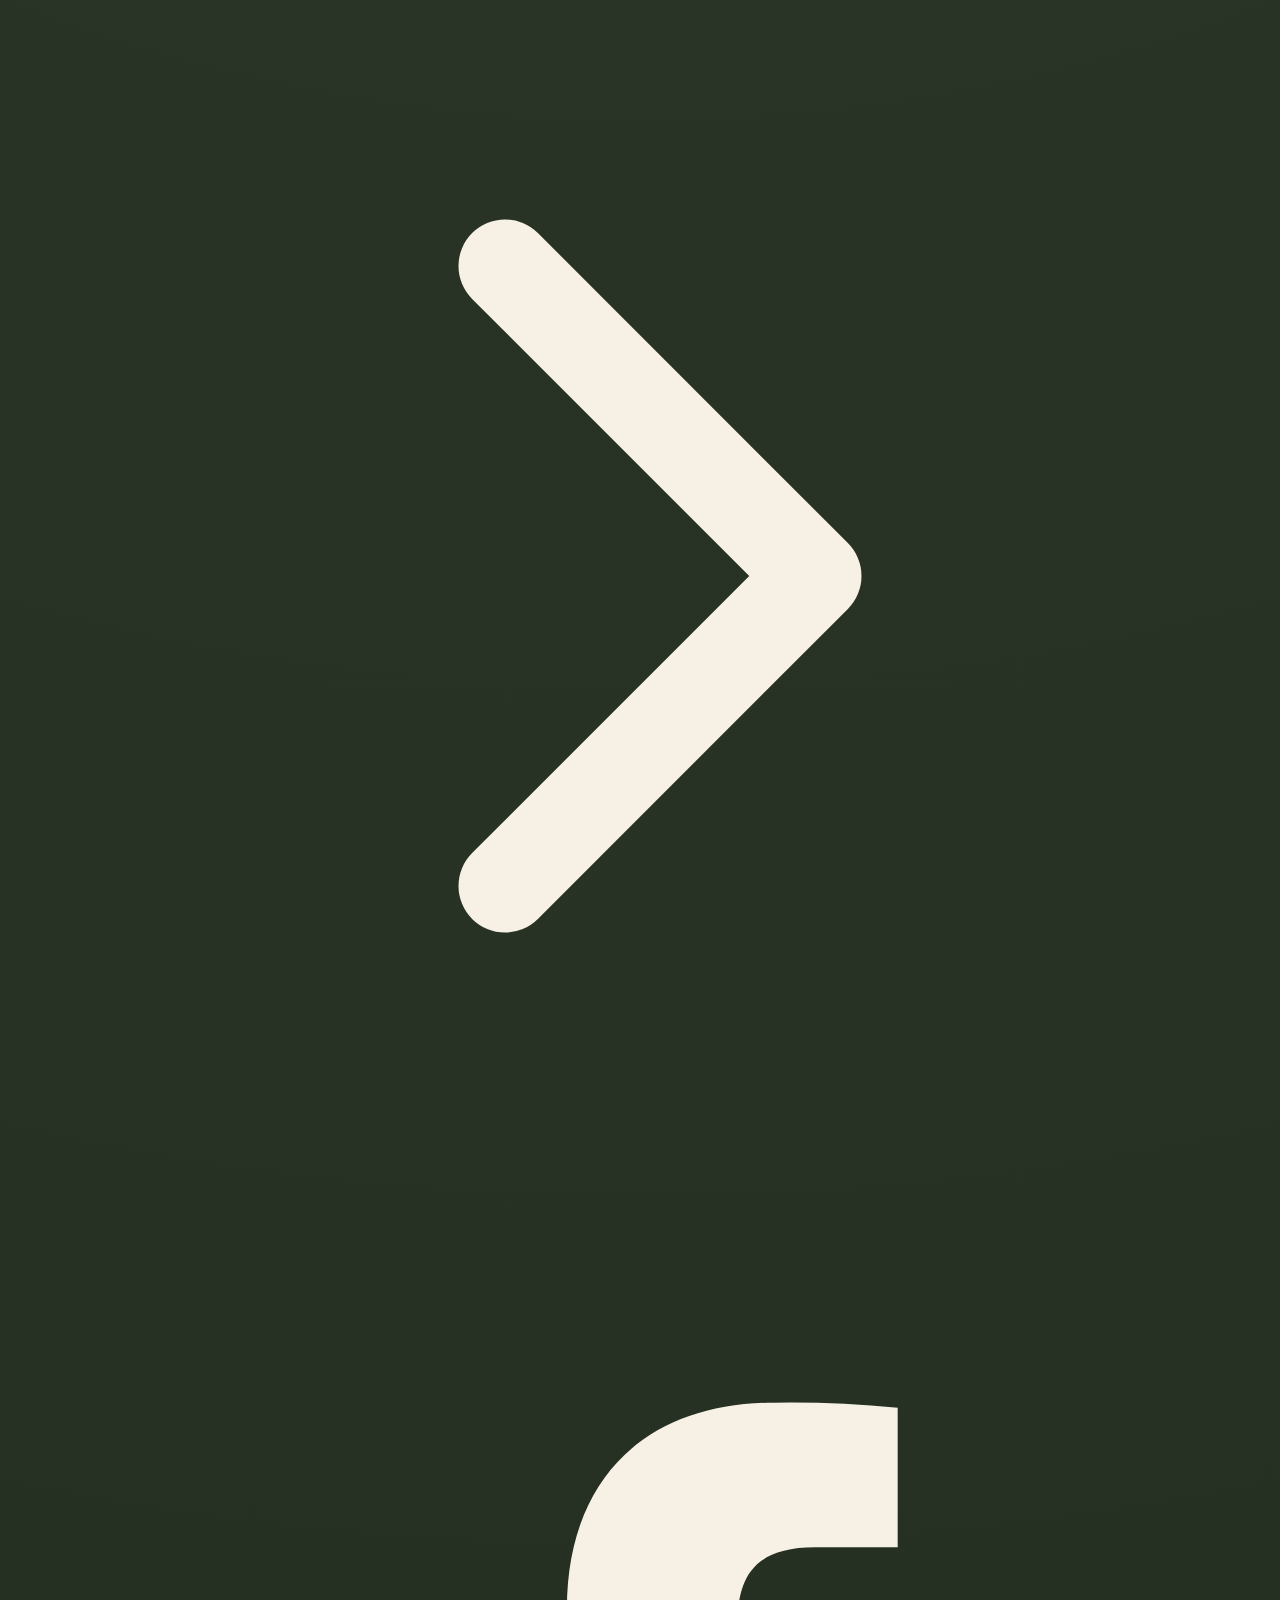
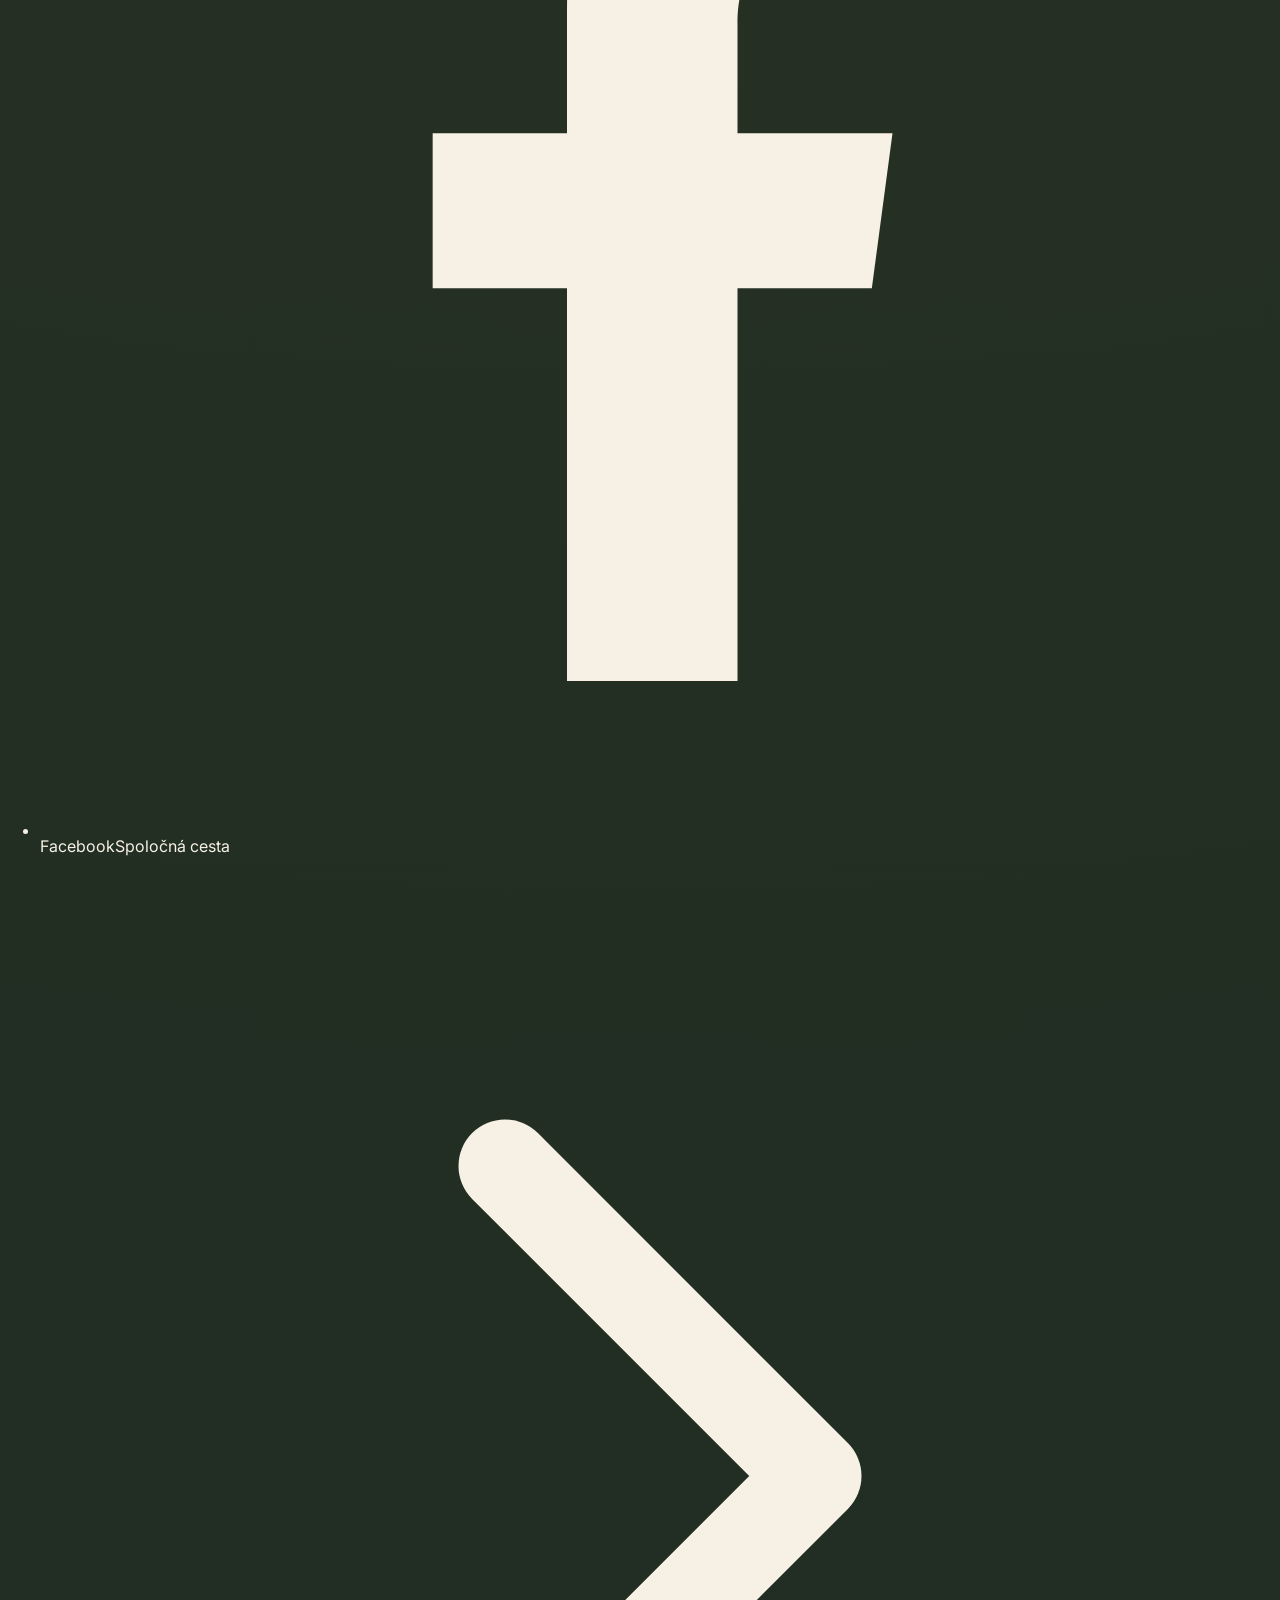
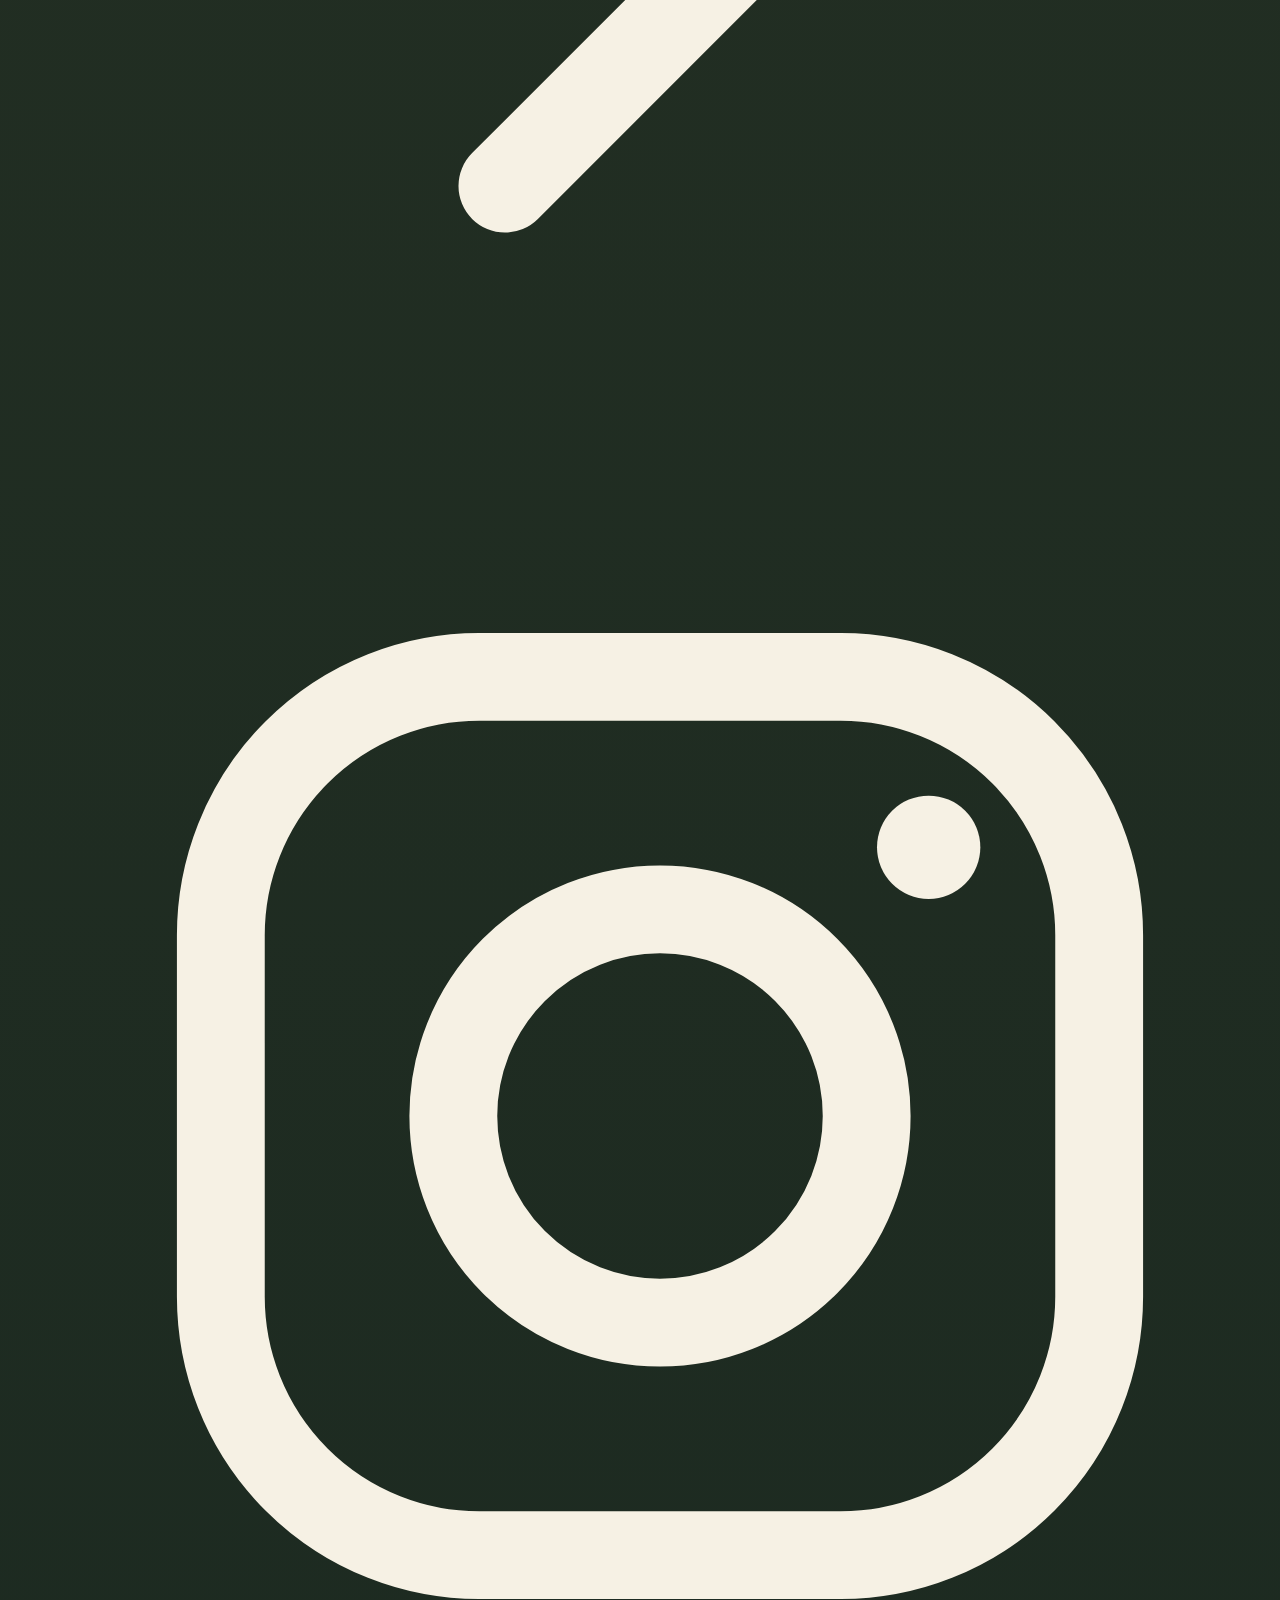
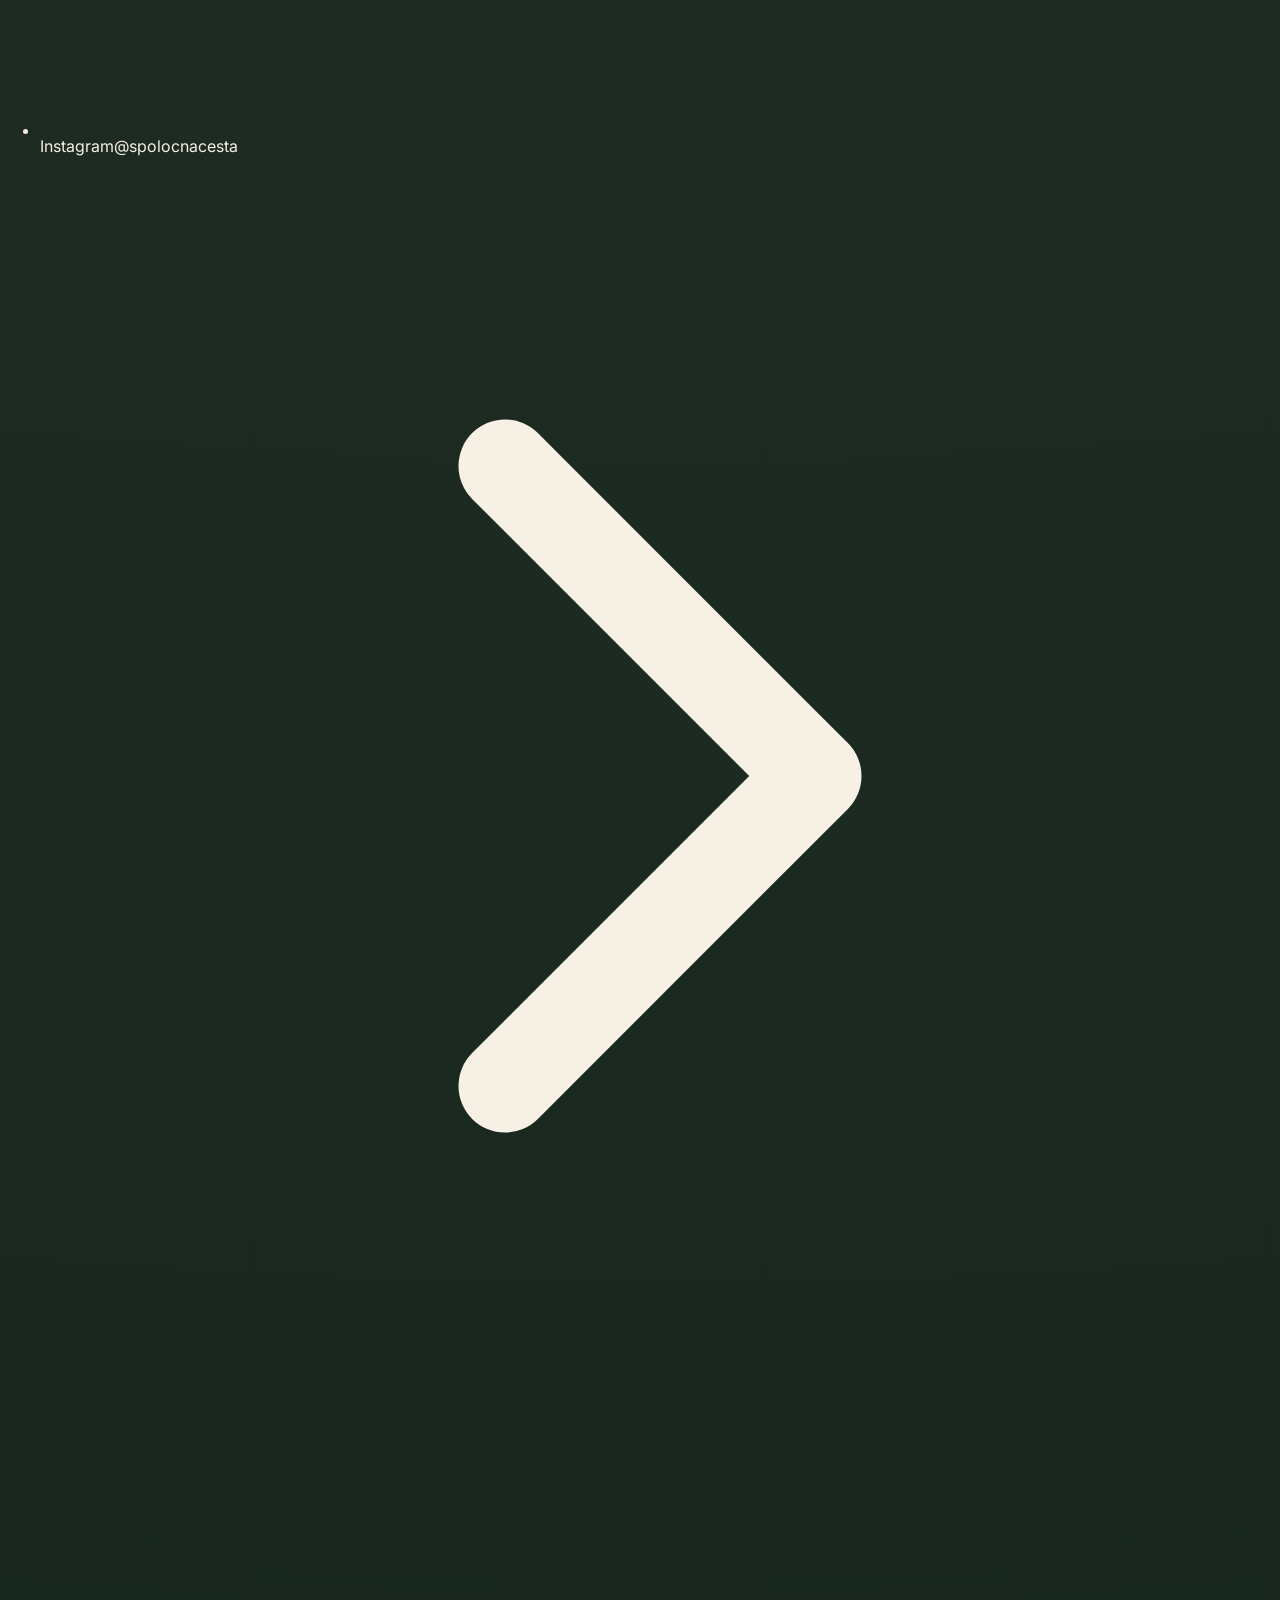
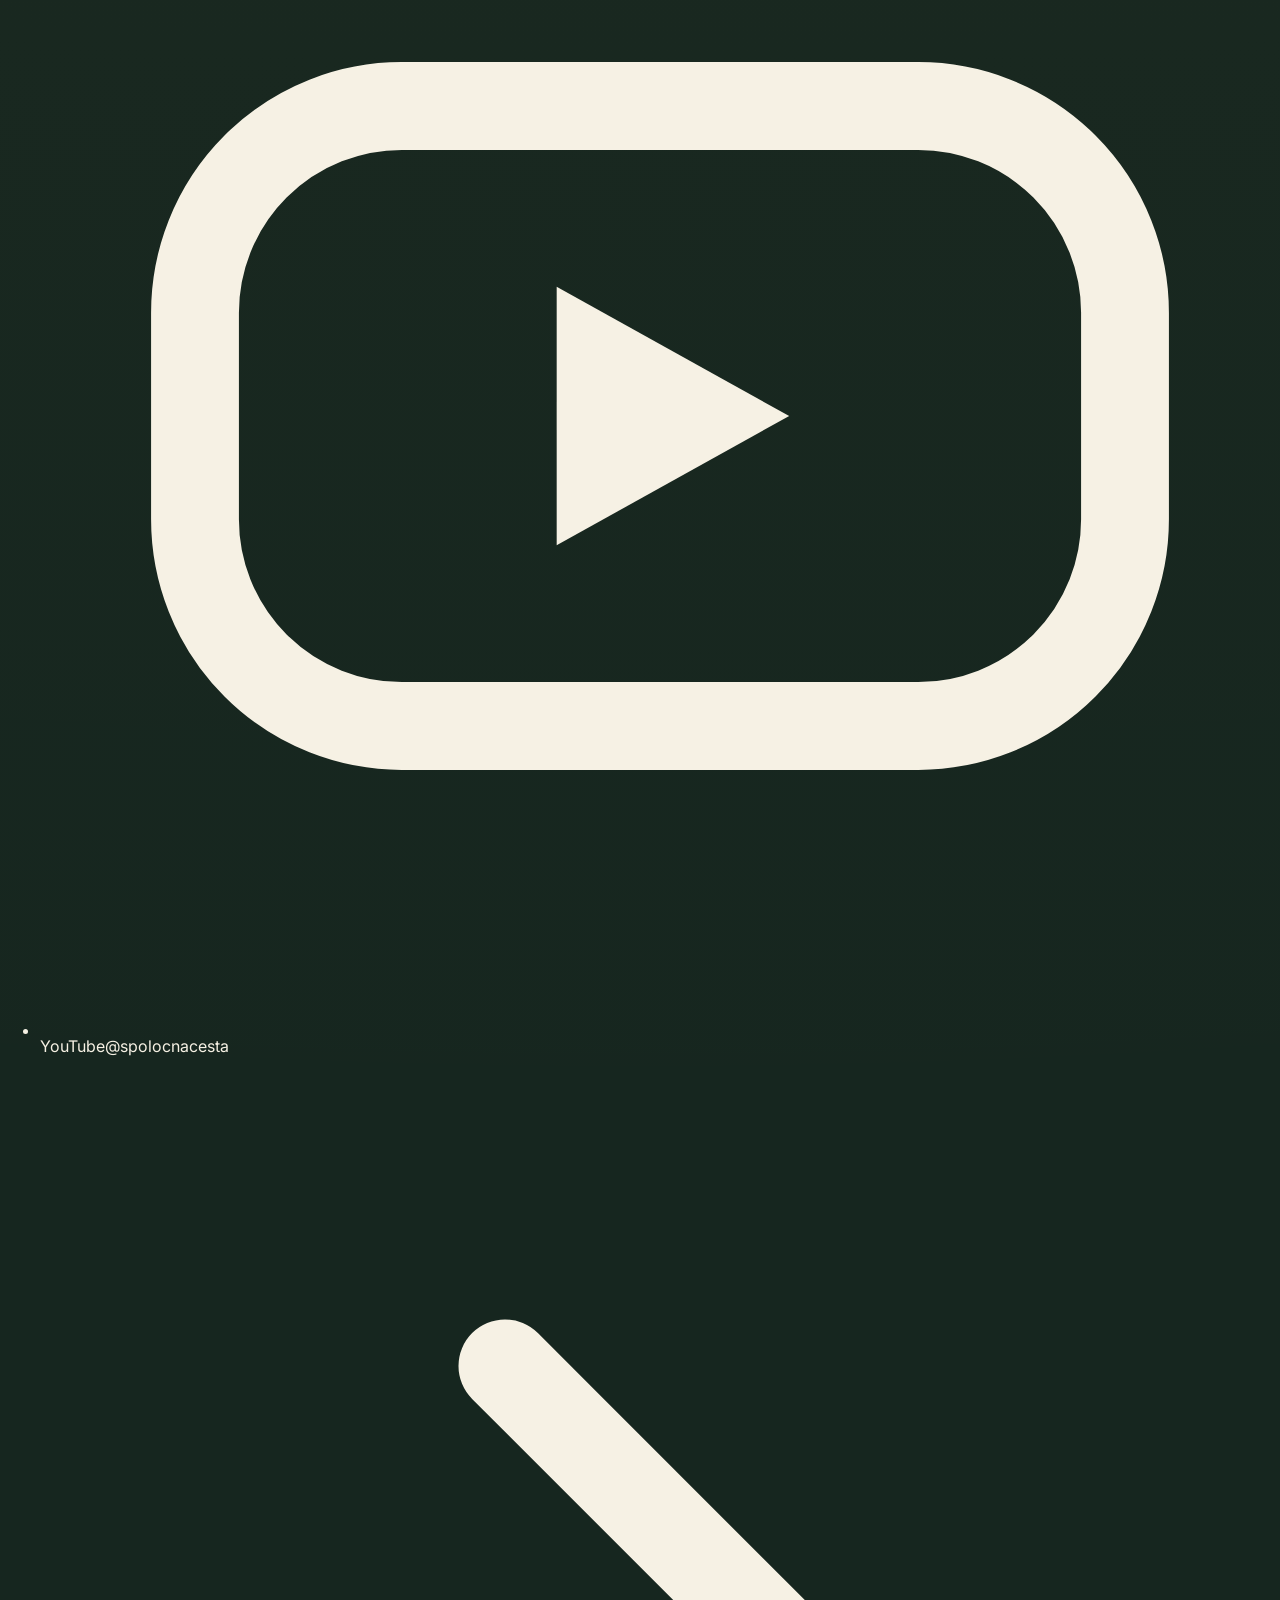
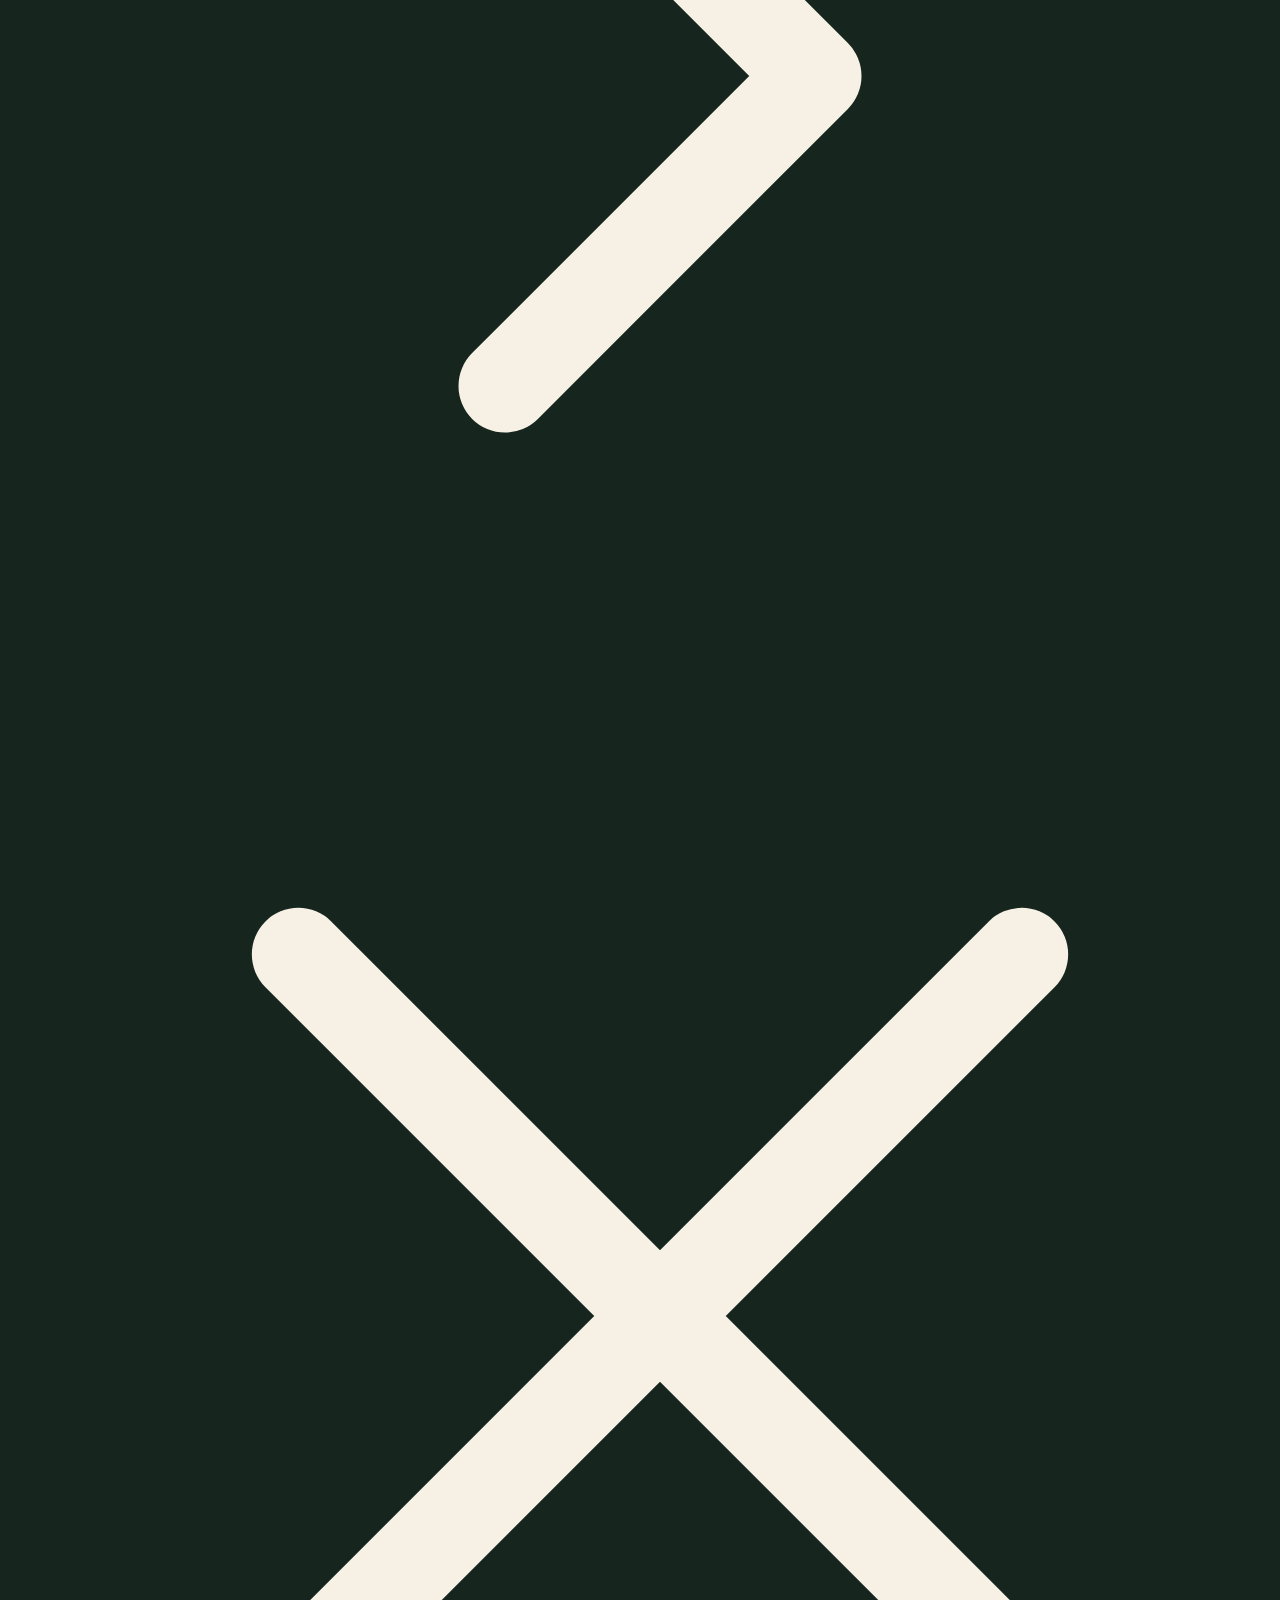
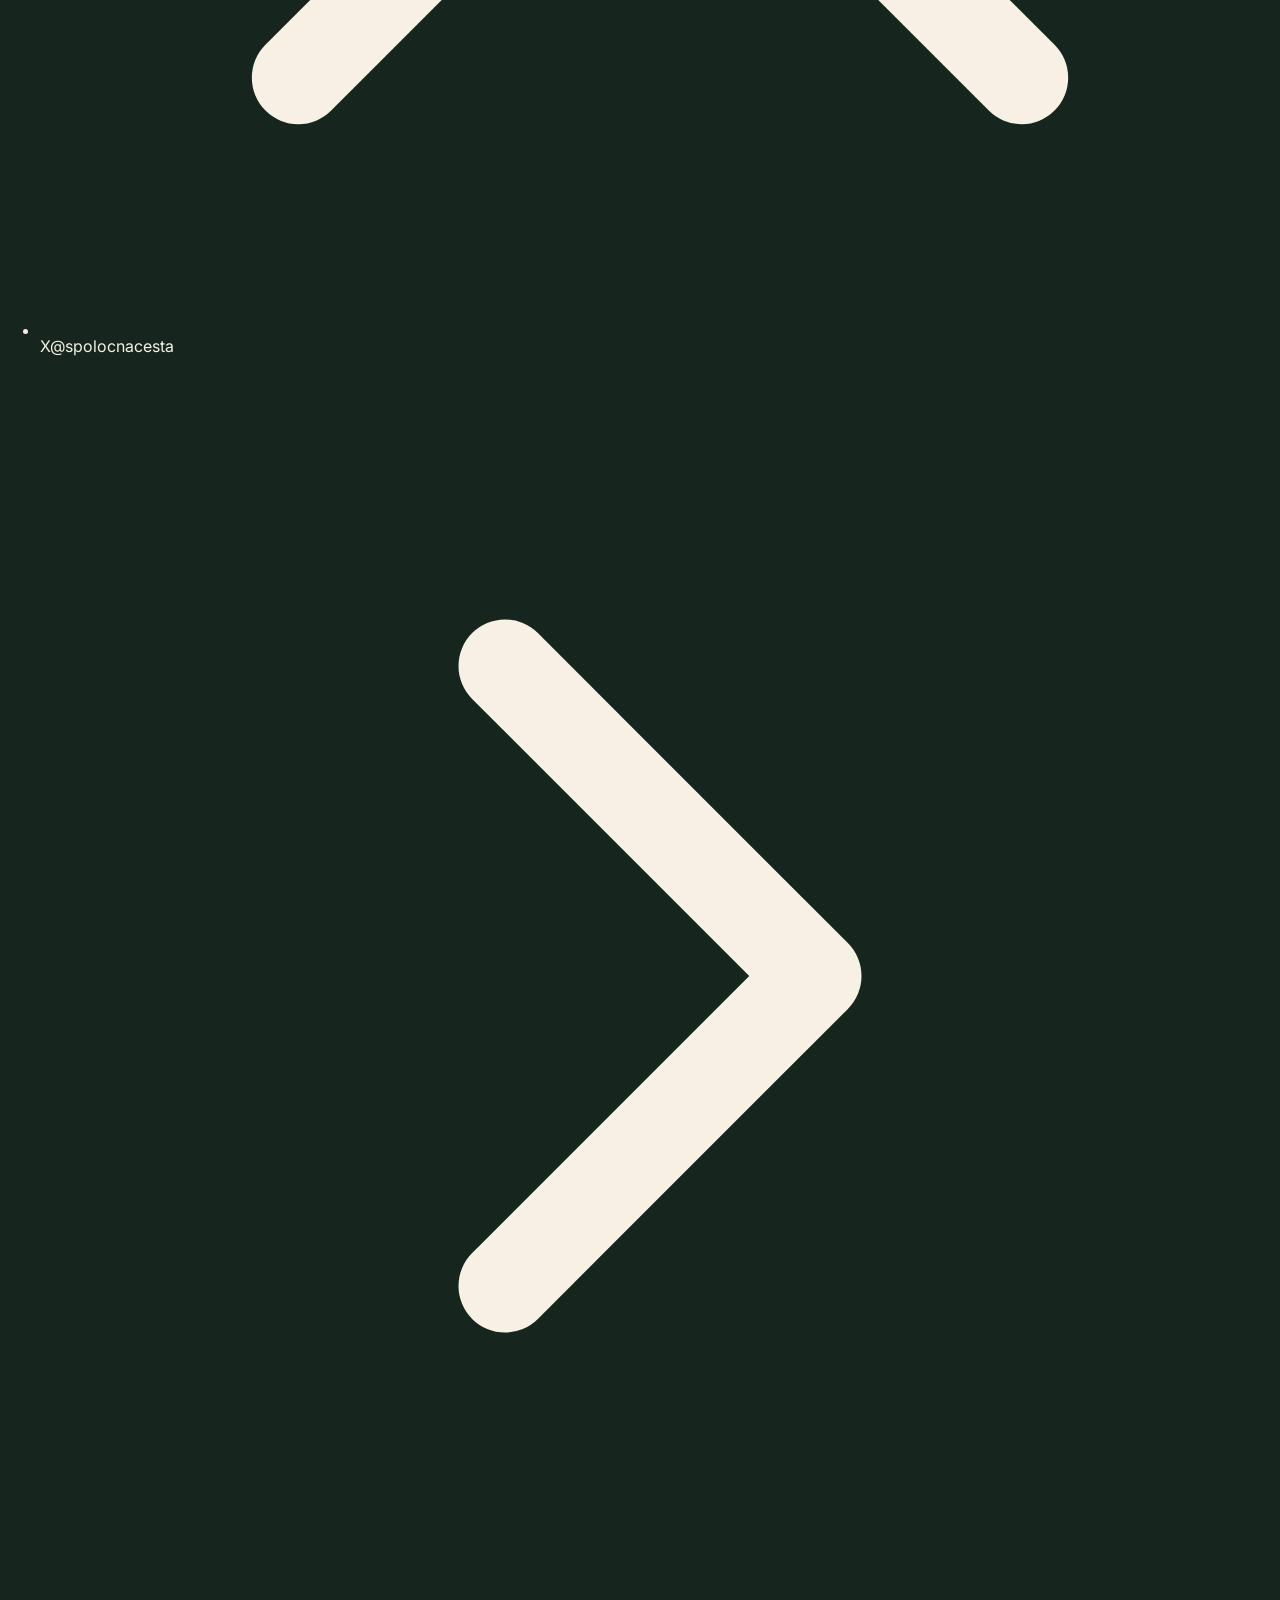
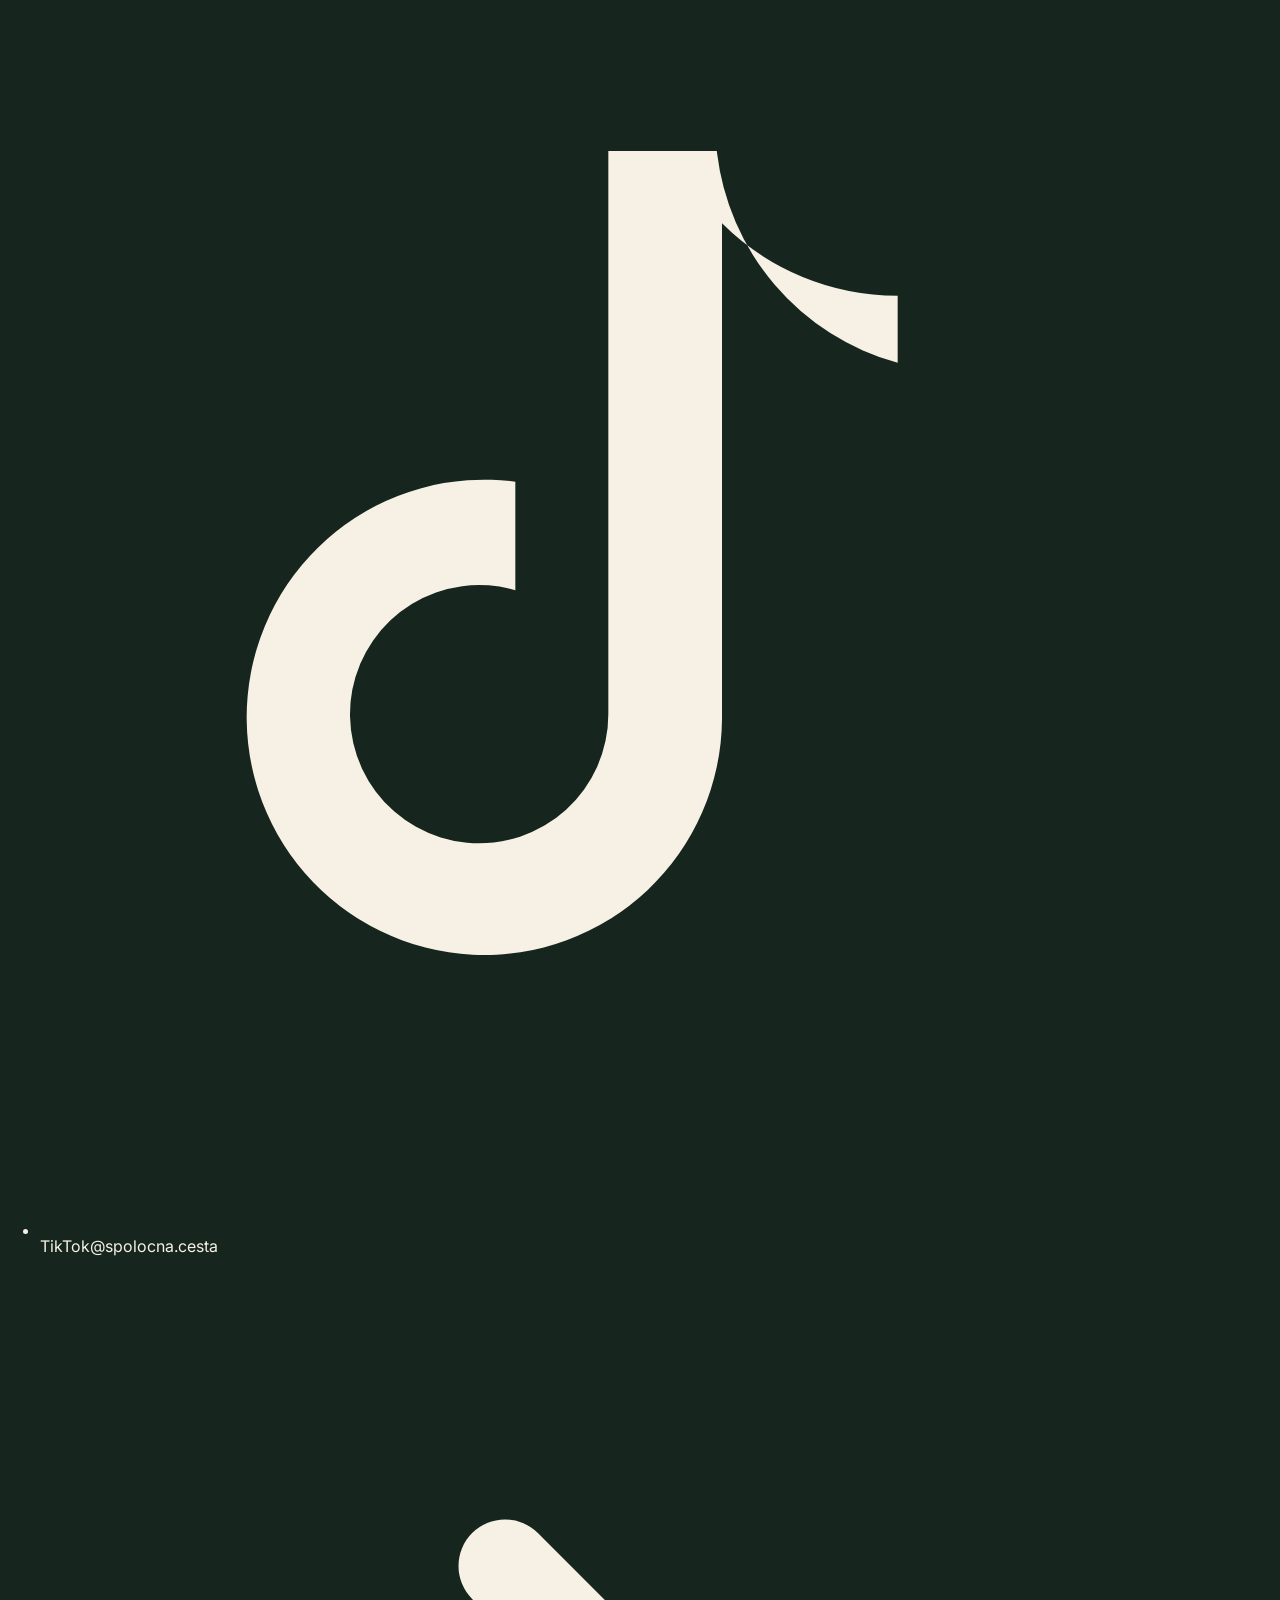
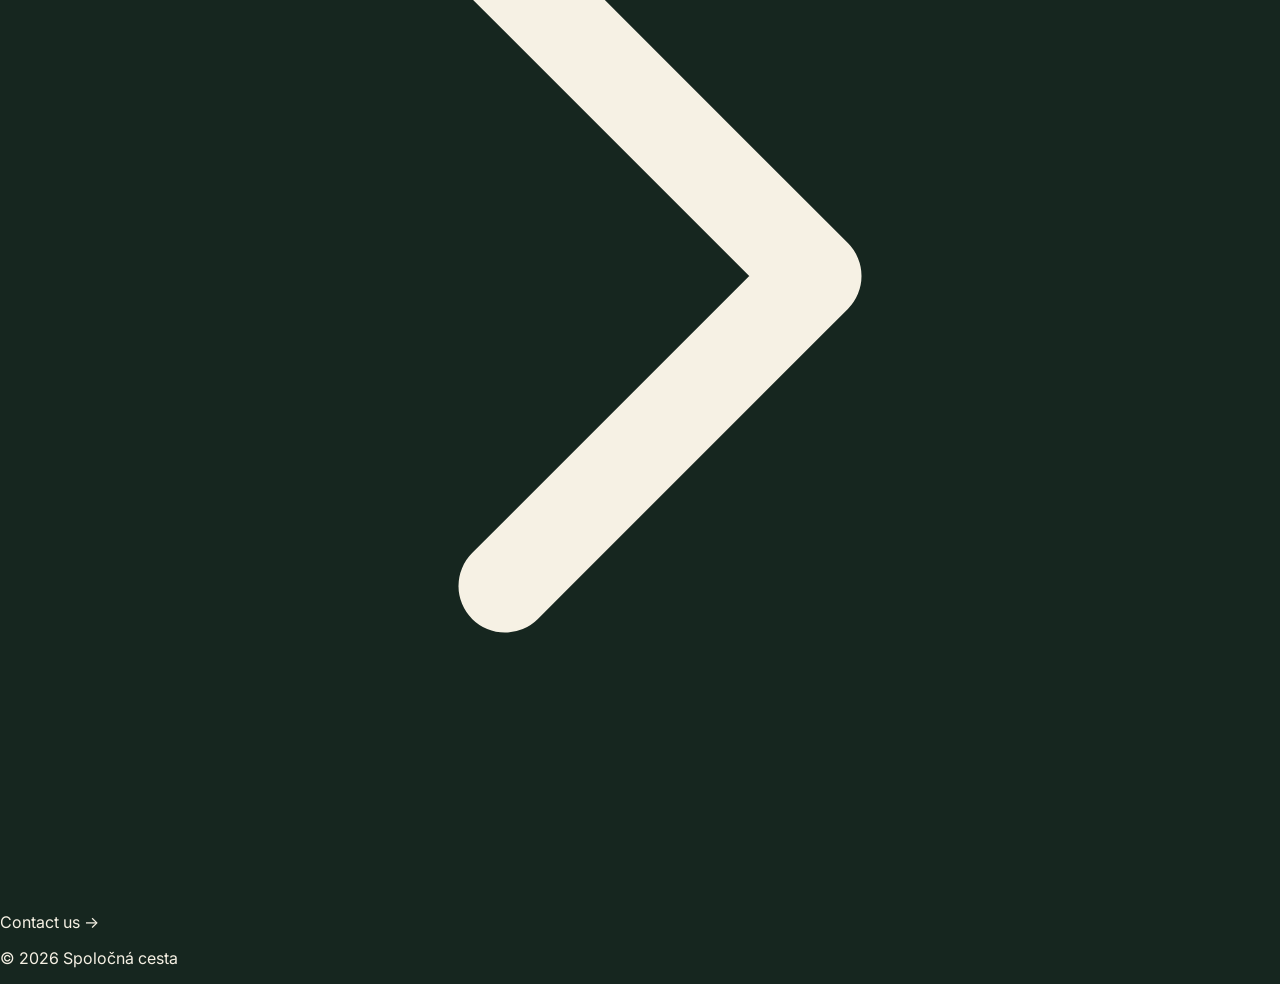
==== commit 4a8c0cac: "Refresh Spolocna cesta design and contact links" ====
--- a/index.html
+++ b/index.html
@@ -1,154 +1,100 @@
 <!DOCTYPE html>
 <html lang="en">
 <head>
-<meta charset="UTF-8">
-<script>
-  (function(){
-    try{
-      var t = localStorage.getItem('sc-theme') || 'forest';
-      document.documentElement.setAttribute('data-theme', t);
-    }catch(e){}
-  })();
-</script>
-<meta name="viewport" content="width=device-width, initial-scale=1.0">
-<title>Spoločná cesta — Links</title>
-<meta name="description" content="Spoločná cesta — all our links in one place.">
+  <meta charset="UTF-8">
+  <meta name="viewport" content="width=device-width, initial-scale=1.0">
+  <title>Spoločná cesta — Connect with us</title>
+  <meta name="description" content="Find Spoločná cesta online and follow our journey.">
+  <meta name="theme-color" content="#f7f8fc">
 
-<link rel="preconnect" href="https://fonts.googleapis.com">
-<link rel="preconnect" href="https://fonts.gstatic.com" crossorigin>
-<link href="https://fonts.googleapis.com/css2?family=Fraunces:ital,opsz,wght@0,9..144,500;0,9..144,600;1,9..144,500&family=Inter:wght@400;500;600;700&display=swap" rel="stylesheet">
+  <link rel="preconnect" href="https://fonts.googleapis.com">
+  <link rel="preconnect" href="https://fonts.gstatic.com" crossorigin>
+  <link href="https://fonts.googleapis.com/css2?family=Inter:wght@400;500;600;700;800&display=swap" rel="stylesheet">
+  <link rel="stylesheet" href="style.css">
+  <link rel="icon" href="favicon.ico">
+  <link rel="apple-touch-icon" sizes="180x180" href="apple-touch-icon.png">
+</head>
+<body class="page-home">
+  <main class="page-wrap">
+    <header class="brand">
+      <div class="brand-mark-frame">
+        <img class="brand-mark" src="logor.png" alt="Spoločná cesta logo" width="104" height="84">
+      </div>
+      <p class="brand-eyebrow">Stay connected</p>
+      <h1 class="brand-name">Spoločná cesta</h1>
+      <p class="brand-tagline">Let's talk together. Let's walk together.</p>
+    </header>
 
-<link rel="stylesheet" href="style.css">
+    <section class="links-section" aria-labelledby="links-heading">
+      <h2 class="section-heading" id="links-heading">Find us online</h2>
+      <ul class="links-list">
+        <li>
+          <a class="social-link social-link--website" href="https://www.spolocnacesta.sk" target="_blank" rel="noopener noreferrer">
+            <span class="link-icon" aria-hidden="true">
+              <svg viewBox="0 0 24 24" fill="none" stroke="currentColor" stroke-width="1.7" stroke-linecap="round" stroke-linejoin="round">
+                <circle cx="12" cy="12" r="9"/><path d="M3 12h18M12 3c2.4 2.5 3.6 5.5 3.6 9s-1.2 6.5-3.6 9c-2.4-2.5-3.6-5.5-3.6-9S9.6 5.5 12 3z"/>
+              </svg>
+            </span>
+            <span class="link-copy"><span class="link-label">Website</span><span class="link-title">spolocnacesta.sk</span></span>
+            <svg class="link-arrow" viewBox="0 0 24 24" fill="none" stroke="currentColor" stroke-width="1.8" stroke-linecap="round" stroke-linejoin="round" aria-hidden="true"><path d="m9 18 6-6-6-6"/></svg>
+          </a>
+        </li>
+        <li>
+          <a class="social-link social-link--facebook" href="https://www.facebook.com/spolocnacesta/" target="_blank" rel="noopener noreferrer">
+            <span class="link-icon" aria-hidden="true">
+              <svg viewBox="0 0 24 24" fill="currentColor"><path d="M13.5 21v-7.6h2.6l.4-3h-3V8.3c0-.9.3-1.5 1.5-1.5h1.6V4.1A21 21 0 0 0 14.2 4c-2.4 0-4 1.4-4 4v2.4H7.6v3h2.6V21h3.3z"/></svg>
+            </span>
+            <span class="link-copy"><span class="link-label">Facebook</span><span class="link-title">Spoločná cesta</span></span>
+            <svg class="link-arrow" viewBox="0 0 24 24" fill="none" stroke="currentColor" stroke-width="1.8" stroke-linecap="round" stroke-linejoin="round" aria-hidden="true"><path d="m9 18 6-6-6-6"/></svg>
+          </a>
+        </li>
+        <li>
+          <a class="social-link social-link--instagram" href="https://www.instagram.com/spolocnacesta?igsh=dm5ucjZya25pcDV3&utm_source=qr" target="_blank" rel="noopener noreferrer">
+            <span class="link-icon" aria-hidden="true">
+              <svg viewBox="0 0 24 24" fill="none" stroke="currentColor" stroke-width="1.7" stroke-linecap="round" stroke-linejoin="round">
+                <rect x="3.5" y="3.5" width="17" height="17" rx="5"/><circle cx="12" cy="12" r="4"/><circle cx="17.2" cy="6.8" r="1" fill="currentColor" stroke="none"/>
+              </svg>
+            </span>
+            <span class="link-copy"><span class="link-label">Instagram</span><span class="link-title">@spolocnacesta</span></span>
+            <svg class="link-arrow" viewBox="0 0 24 24" fill="none" stroke="currentColor" stroke-width="1.8" stroke-linecap="round" stroke-linejoin="round" aria-hidden="true"><path d="m9 18 6-6-6-6"/></svg>
+          </a>
+        </li>
+        <li>
+          <a class="social-link social-link--youtube" href="https://youtube.com/@spolocnacesta?si=GFVHnetI8iU_1ztg" target="_blank" rel="noopener noreferrer">
+            <span class="link-icon" aria-hidden="true">
+              <svg viewBox="0 0 24 24" fill="none" stroke="currentColor" stroke-width="1.7" stroke-linecap="round" stroke-linejoin="round">
+                <rect x="3" y="6" width="18" height="12" rx="4"/><path d="m10 9.5 4.5 2.5-4.5 2.5z" fill="currentColor" stroke="none"/>
+              </svg>
+            </span>
+            <span class="link-copy"><span class="link-label">YouTube</span><span class="link-title">@spolocnacesta</span></span>
+            <svg class="link-arrow" viewBox="0 0 24 24" fill="none" stroke="currentColor" stroke-width="1.8" stroke-linecap="round" stroke-linejoin="round" aria-hidden="true"><path d="m9 18 6-6-6-6"/></svg>
+          </a>
+        </li>
+        <li>
+          <a class="social-link social-link--x" href="https://x.com/spolocnacesta?s=21" target="_blank" rel="noopener noreferrer">
+            <span class="link-icon" aria-hidden="true">
+              <svg viewBox="0 0 24 24" fill="none" stroke="currentColor" stroke-width="1.8" stroke-linecap="round"><path d="m5 5 14 14M19 5 5 19"/></svg>
+            </span>
+            <span class="link-copy"><span class="link-label">X</span><span class="link-title">@spolocnacesta</span></span>
+            <svg class="link-arrow" viewBox="0 0 24 24" fill="none" stroke="currentColor" stroke-width="1.8" stroke-linecap="round" stroke-linejoin="round" aria-hidden="true"><path d="m9 18 6-6-6-6"/></svg>
+          </a>
+        </li>
+        <li>
+          <a class="social-link social-link--tiktok" href="https://www.tiktok.com/@spolocna.cesta" target="_blank" rel="noopener noreferrer">
+            <span class="link-icon" aria-hidden="true">
+              <svg viewBox="0 0 24 24" fill="currentColor"><path d="M16.6 5.8a4.8 4.8 0 0 1-3.4-1.4V14a4.6 4.6 0 1 1-4-4.6v2.1a2.5 2.5 0 1 0 1.8 2.4V3h2.1a4.8 4.8 0 0 0 3.5 4.1V5.8z"/></svg>
+            </span>
+            <span class="link-copy"><span class="link-label">TikTok</span><span class="link-title">@spolocna.cesta</span></span>
+            <svg class="link-arrow" viewBox="0 0 24 24" fill="none" stroke="currentColor" stroke-width="1.8" stroke-linecap="round" stroke-linejoin="round" aria-hidden="true"><path d="m9 18 6-6-6-6"/></svg>
+          </a>
+        </li>
+      </ul>
+    </section>
 
-<link rel="icon" type="image/png" sizes="32x32" href="favicon-32x32.png">
-<link rel="icon" type="image/png" sizes="16x16" href="favicon-16x16.png">
-<link rel="apple-touch-icon" sizes="180x180" href="apple-touch-icon.png">
-<link rel="shortcut icon" href="favicon.ico">
-</head>
-<body class="has-aura">
-
-<button class="theme-toggle" id="themeToggle" aria-label="Switch color theme" title="Switch color theme">
-  <span class="theme-toggle-dot"></span>
-</button>
-
-<main class="wrap">
-
-  <header class="brand">
-    <img class="brand-mark" src="logor.png" alt="Spoločná cesta logo" width="64" height="64">
-    <h1 class="brand-name shimmer">Spoločná cesta</h1>
-    <p class="brand-tagline">Let's talk together. Let's walk together.</p>
-  </header>
-
-  <ul class="trail">
-
-    <li class="stop">
-      <div class="stop-marker">
-        <svg viewBox="0 0 24 24" fill="none" stroke="currentColor" stroke-width="1.6" stroke-linecap="round" stroke-linejoin="round">
-          <circle cx="12" cy="12" r="9"/>
-          <path d="M3 12h18M12 3c2.5 2.6 3.8 5.7 3.8 9s-1.3 6.4-3.8 9c-2.5-2.6-3.8-5.7-3.8-9S9.5 5.6 12 3z"/>
-        </svg>
-      </div>
-      <a class="stop-link" href="https://www.spolocnacesta.sk" target="_blank" rel="noopener">
-        <span class="stop-text">
-          <span class="stop-eyebrow">Website</span>
-          <span class="stop-title">spolocnacesta.sk</span>
-        </span>
-        <svg class="stop-arrow" viewBox="0 0 24 24" fill="none" stroke="currentColor" stroke-width="2" stroke-linecap="round" stroke-linejoin="round"><path d="M9 6l6 6-6 6"/></svg>
-      </a>
-    </li>
-
-    <li class="stop">
-      <div class="stop-marker">
-        <svg viewBox="0 0 24 24" fill="currentColor"><path d="M13.5 21v-7.6h2.6l.4-3H13.5V8.3c0-.87.24-1.46 1.5-1.46h1.6V4.14C16.3 4.1 15.32 4 14.18 4 11.8 4 10.2 5.43 10.2 8V10.4H7.6v3h2.6V21h3.3z"/></svg>
-      </div>
-      <a class="stop-link" href="https://www.facebook.com/hovormespolu/" target="_blank" rel="noopener">
-        <span class="stop-text">
-          <span class="stop-eyebrow">Facebook</span>
-          <span class="stop-title">hovormespolu</span>
-        </span>
-        <svg class="stop-arrow" viewBox="0 0 24 24" fill="none" stroke="currentColor" stroke-width="2" stroke-linecap="round" stroke-linejoin="round"><path d="M9 6l6 6-6 6"/></svg>
-      </a>
-    </li>
-
-    <li class="stop">
-      <div class="stop-marker">
-        <svg viewBox="0 0 24 24" fill="none" stroke="currentColor" stroke-width="1.6" stroke-linecap="round" stroke-linejoin="round">
-          <rect x="3.5" y="3.5" width="17" height="17" rx="5"/>
-          <circle cx="12" cy="12" r="4"/>
-          <circle cx="17.2" cy="6.8" r="1" fill="currentColor" stroke="none"/>
-        </svg>
-      </div>
-      <a class="stop-link" href="https://www.instagram.com/spolocnacesta?igsh=dm5ucjZya25pcDV3&utm_source=qr" target="_blank" rel="noopener">
-        <span class="stop-text">
-          <span class="stop-eyebrow">Instagram</span>
-          <span class="stop-title">@spolocnacesta</span>
-        </span>
-        <svg class="stop-arrow" viewBox="0 0 24 24" fill="none" stroke="currentColor" stroke-width="2" stroke-linecap="round" stroke-linejoin="round"><path d="M9 6l6 6-6 6"/></svg>
-      </a>
-    </li>
-
-    <li class="stop">
-      <div class="stop-marker">
-        <svg viewBox="0 0 24 24" fill="none" stroke="currentColor" stroke-width="1.6" stroke-linecap="round" stroke-linejoin="round">
-          <rect x="3" y="6" width="18" height="12" rx="4"/>
-          <path d="M10.5 9.5l4.5 2.5-4.5 2.5z" fill="currentColor" stroke="none"/>
-        </svg>
-      </div>
-      <a class="stop-link" href="https://youtube.com/@spolocnacesta?si=GFVHnetI8iU_1ztg" target="_blank" rel="noopener">
-        <span class="stop-text">
-          <span class="stop-eyebrow">YouTube</span>
-          <span class="stop-title">@spolocnacesta</span>
-        </span>
-        <svg class="stop-arrow" viewBox="0 0 24 24" fill="none" stroke="currentColor" stroke-width="2" stroke-linecap="round" stroke-linejoin="round"><path d="M9 6l6 6-6 6"/></svg>
-      </a>
-    </li>
-
-    <li class="stop">
-      <div class="stop-marker">
-        <svg viewBox="0 0 24 24" fill="none" stroke="currentColor" stroke-width="2" stroke-linecap="round"><path d="M5 5l14 14M19 5L5 19"/></svg>
-      </div>
-      <a class="stop-link" href="https://x.com/spolocnacesta?s=21" target="_blank" rel="noopener">
-        <span class="stop-text">
-          <span class="stop-eyebrow">X</span>
-          <span class="stop-title">@spolocnacesta</span>
-        </span>
-        <svg class="stop-arrow" viewBox="0 0 24 24" fill="none" stroke="currentColor" stroke-width="2" stroke-linecap="round" stroke-linejoin="round"><path d="M9 6l6 6-6 6"/></svg>
-      </a>
-    </li>
-
-    <li class="stop">
-      <div class="stop-marker">
-        <svg viewBox="0 0 24 24" fill="currentColor"><path d="M16.6 5.8a4.8 4.8 0 0 1-3.4-1.4v9.6a4.6 4.6 0 1 1-4-4.56v2.1a2.5 2.5 0 1 0 1.8 2.4V3h2.1a4.8 4.8 0 0 0 3.5 4.1V5.8z"/></svg>
-      </div>
-      <a class="stop-link" href="https://www.tiktok.com/@spolocna.cesta" target="_blank" rel="noopener">
-        <span class="stop-text">
-          <span class="stop-eyebrow">TikTok</span>
-          <span class="stop-title">@spolocna.cesta</span>
-        </span>
-        <svg class="stop-arrow" viewBox="0 0 24 24" fill="none" stroke="currentColor" stroke-width="2" stroke-linecap="round" stroke-linejoin="round"><path d="M9 6l6 6-6 6"/></svg>
-      </a>
-    </li>
-
-  </ul>
-
-  <footer class="foot">
-    <svg class="foot-flag" viewBox="0 0 24 24" fill="none" stroke="currentColor" stroke-width="1.6" stroke-linecap="round" stroke-linejoin="round" aria-hidden="true">
-      <path d="M5 21V4M5 4h12l-3 4 3 4H5"/>
-    </svg>
-    <a class="foot-link" href="contact.html">Contact us →</a>
-    <p class="foot-credit">© 2026 Spoločná cesta</p>
-  </footer>
-
-</main>
-
-<script>
-  document.getElementById('themeToggle').addEventListener('click', function(){
-    var current = document.documentElement.getAttribute('data-theme') || 'forest';
-    var next = current === 'forest' ? 'logo' : 'forest';
-    document.documentElement.setAttribute('data-theme', next);
-    try{ localStorage.setItem('sc-theme', next); }catch(e){}
-  });
-</script>
-
+    <footer class="site-footer">
+      <a class="contact-link" href="contact.html">Contact us <span aria-hidden="true">→</span></a>
+      <p class="copyright">© 2026 Spoločná cesta</p>
+    </footer>
+  </main>
 </body>
 </html>
--- a/style.css
+++ b/style.css
@@ -142,10 +142,12 @@
   position: relative;
 }
 
-.brand-mark{
-  width:64px; height:64px;
-  margin-bottom:18px;
-  object-fit: contain;
+.brand-mark {
+  width: 64px;
+  height: 64px;
+  border-radius: 20%;
+  object-fit: cover;
+  border: 2px solid #E8C384;
 }
 
 .brand-name{
